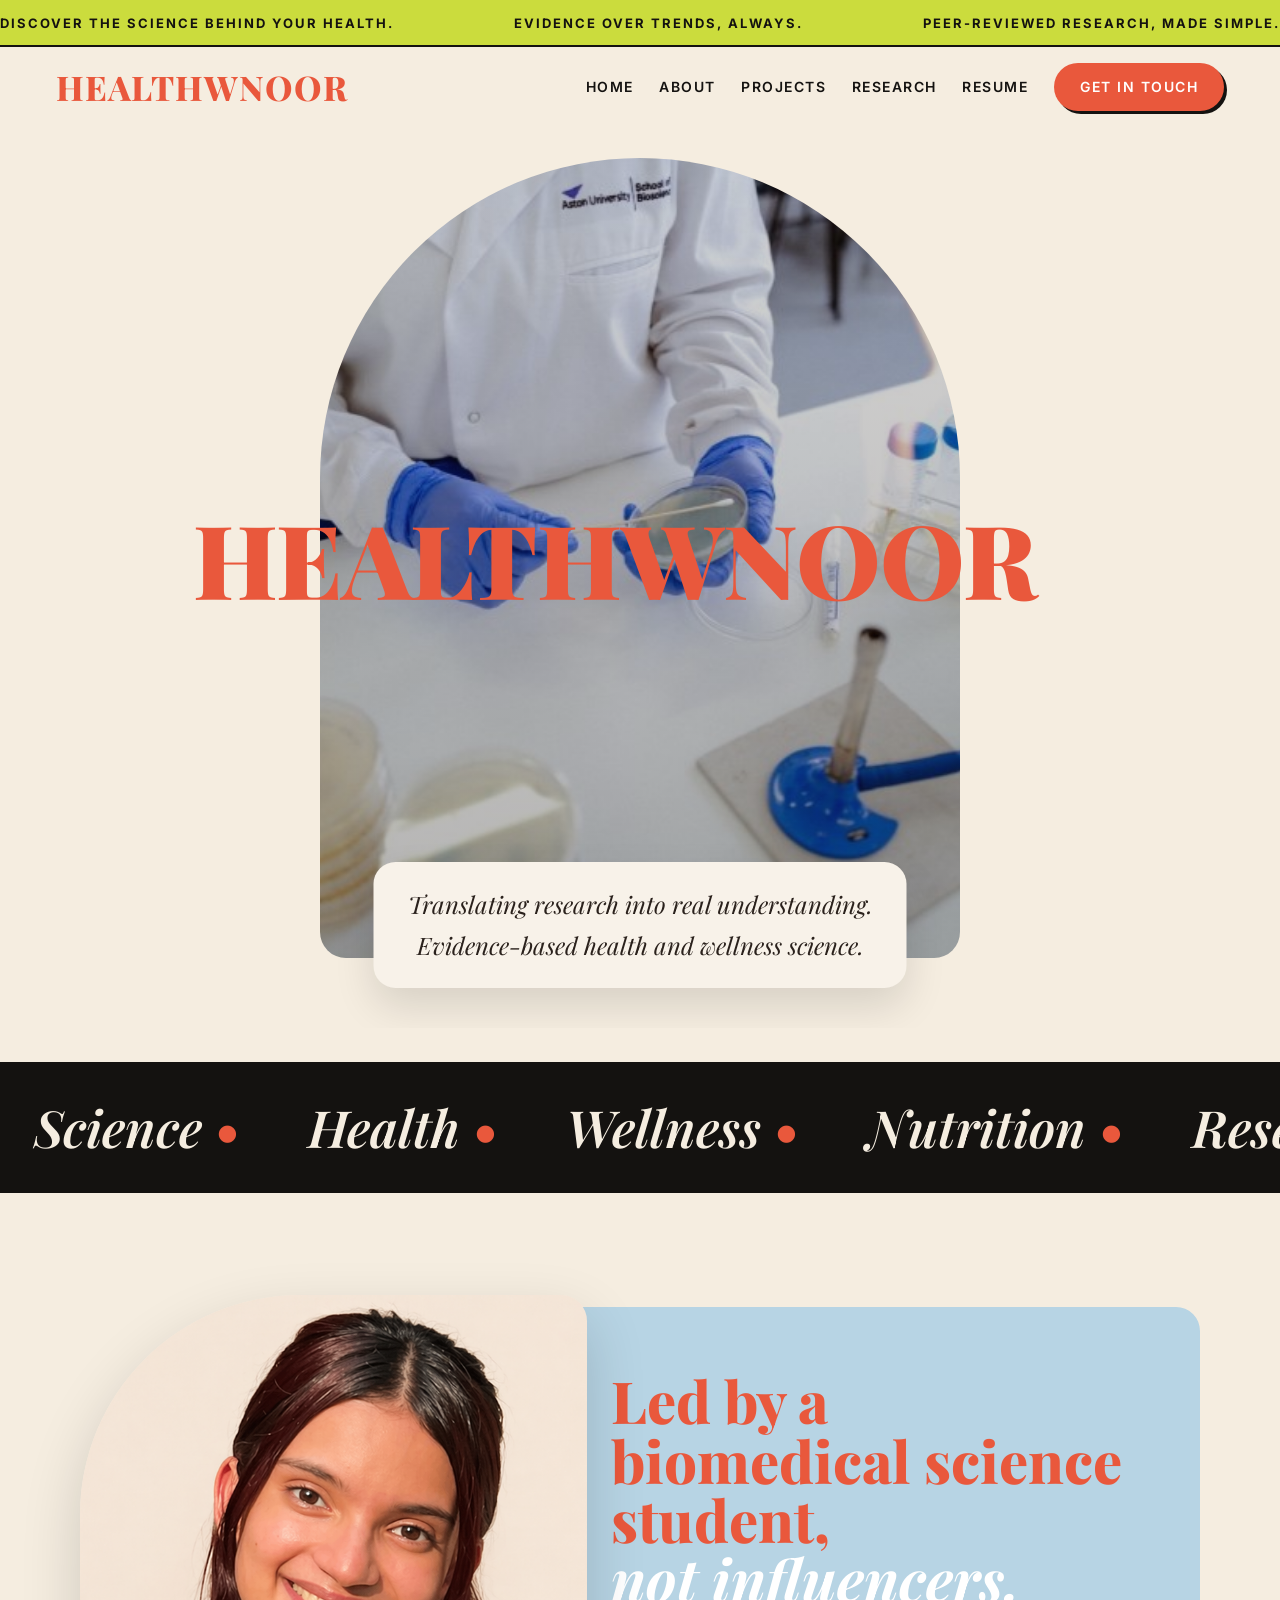
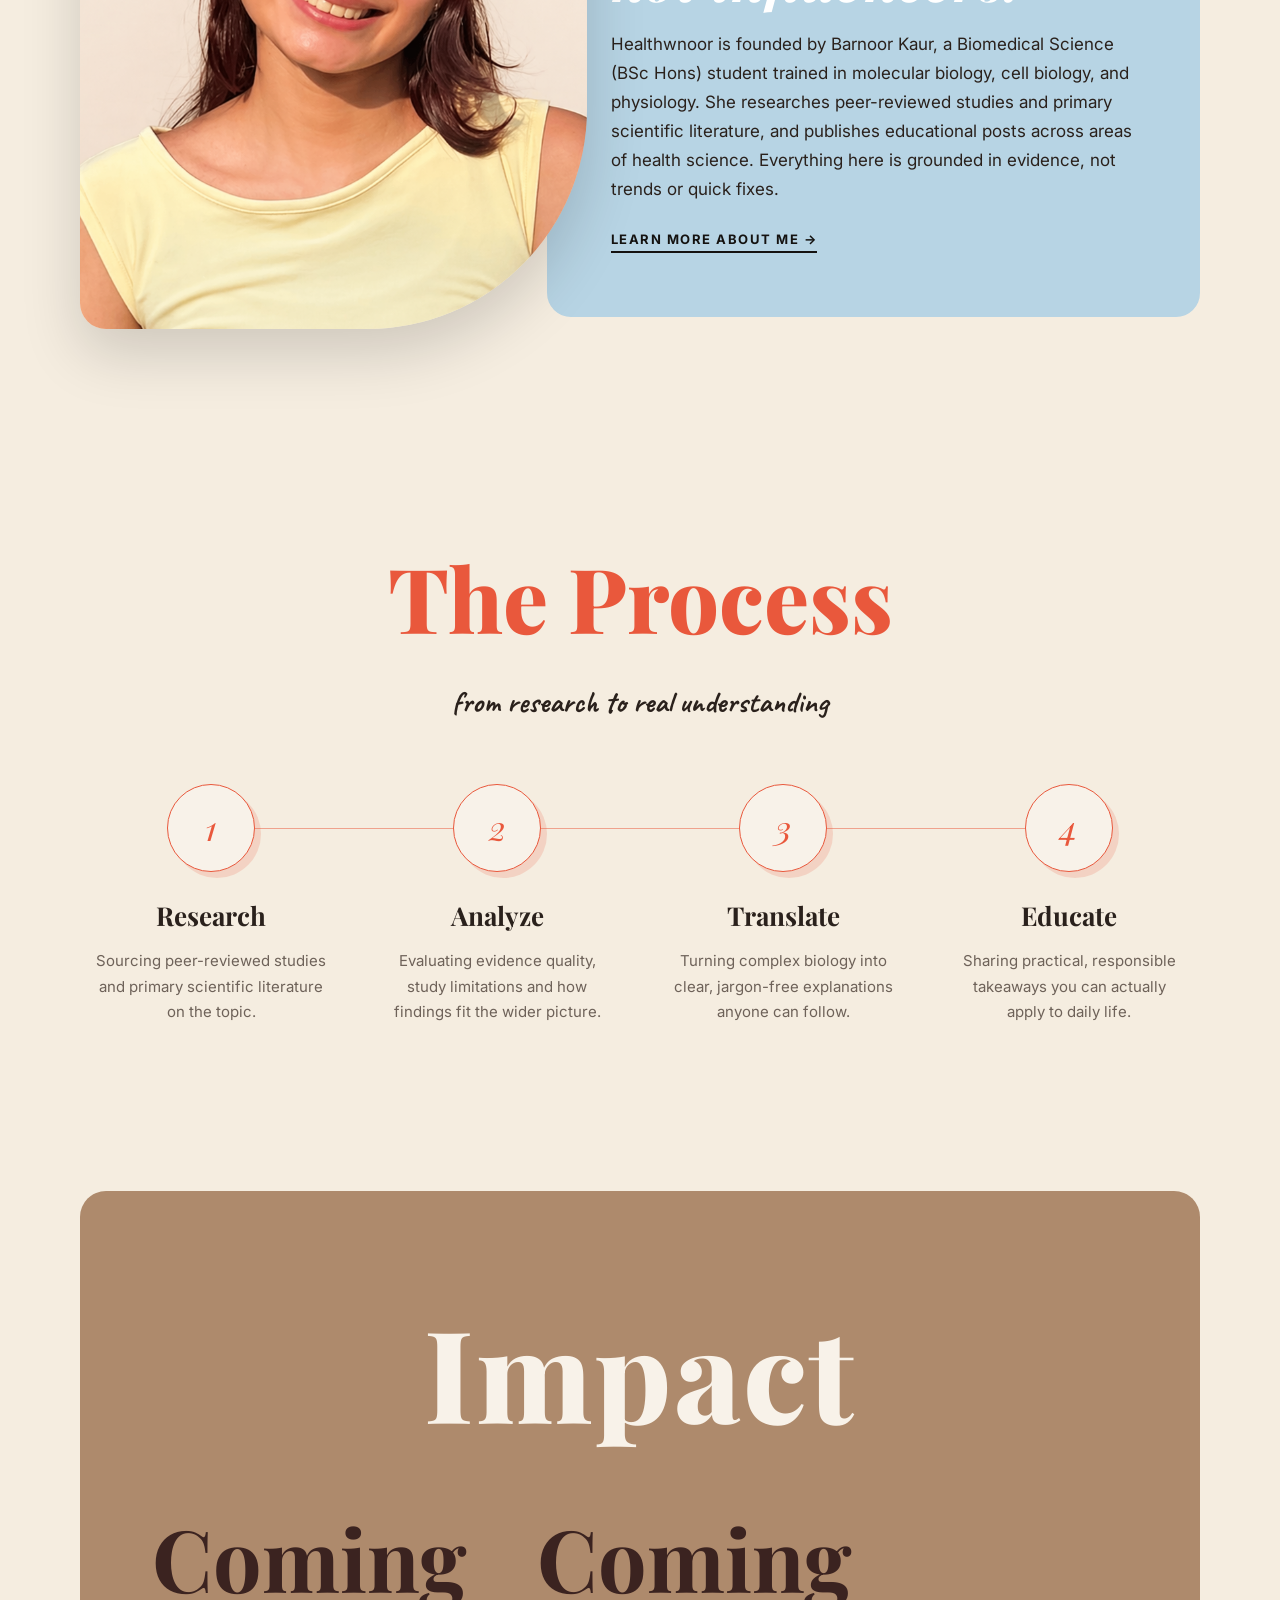
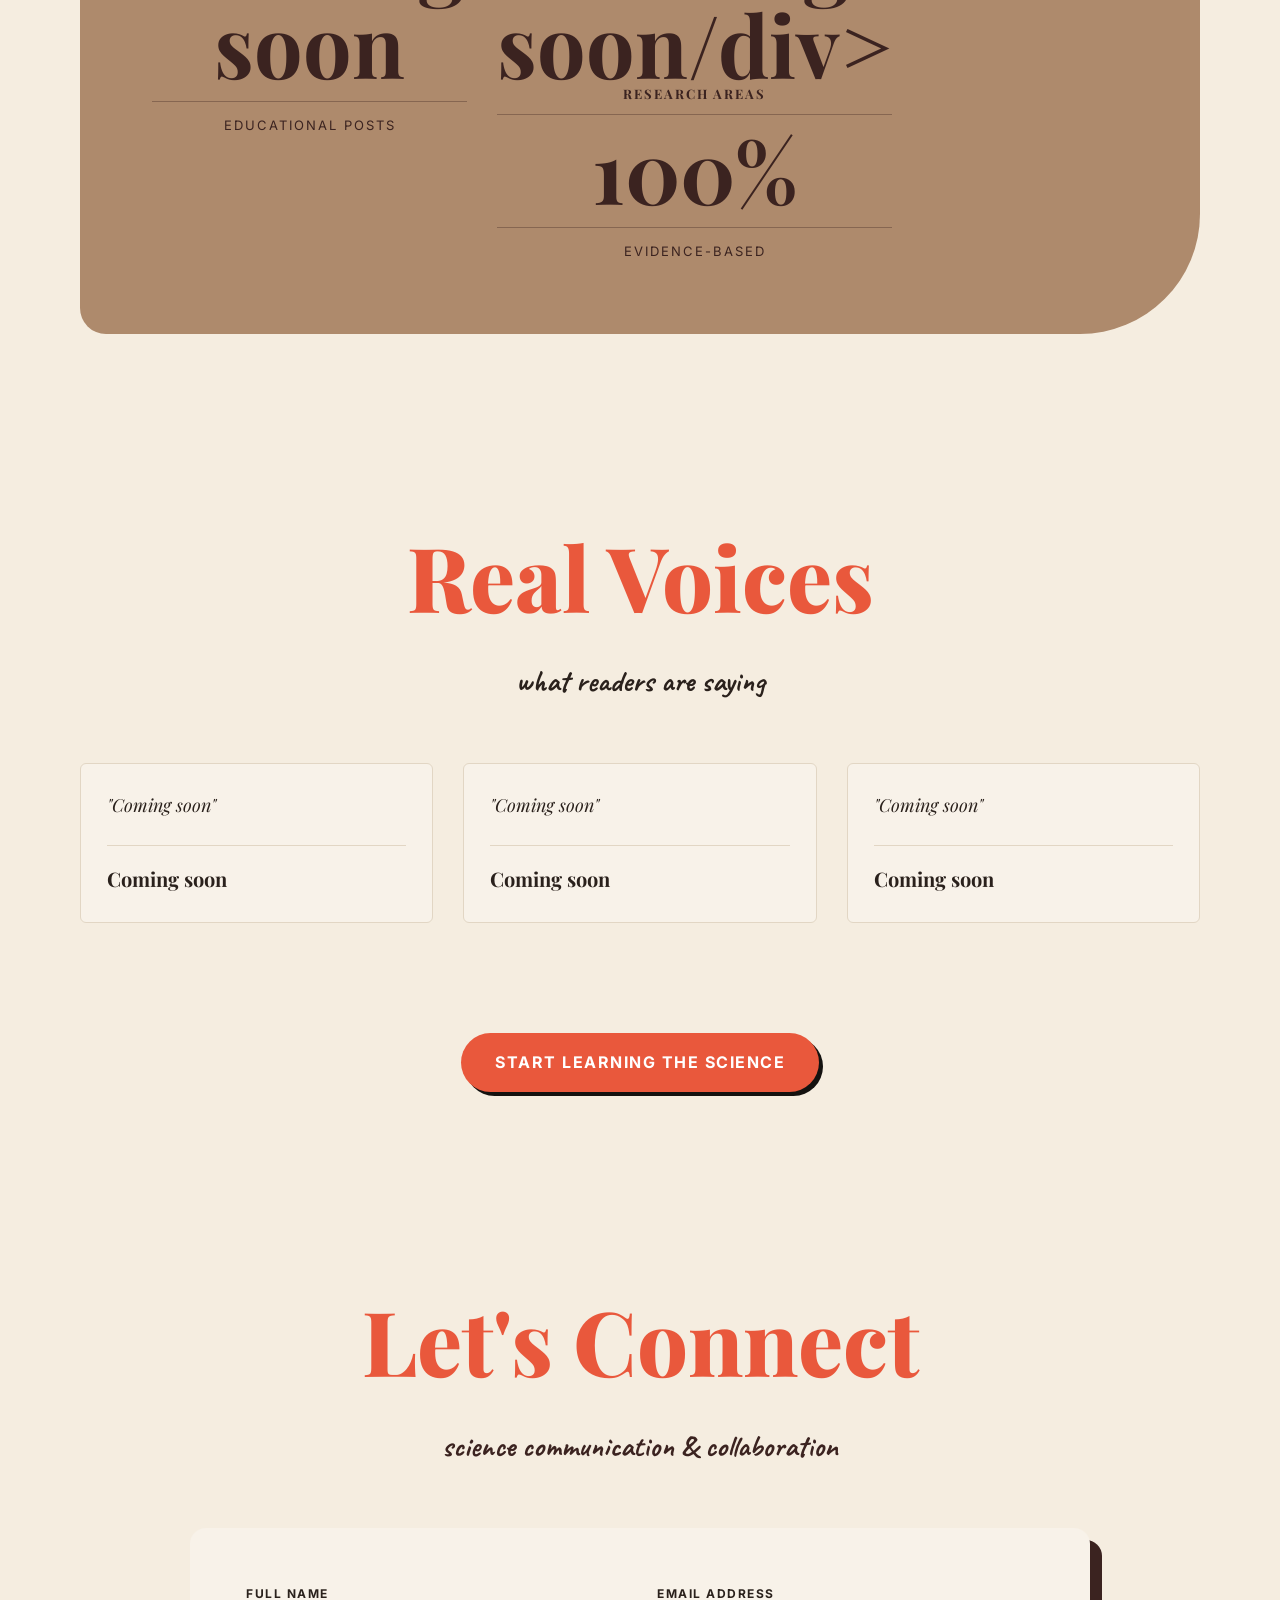
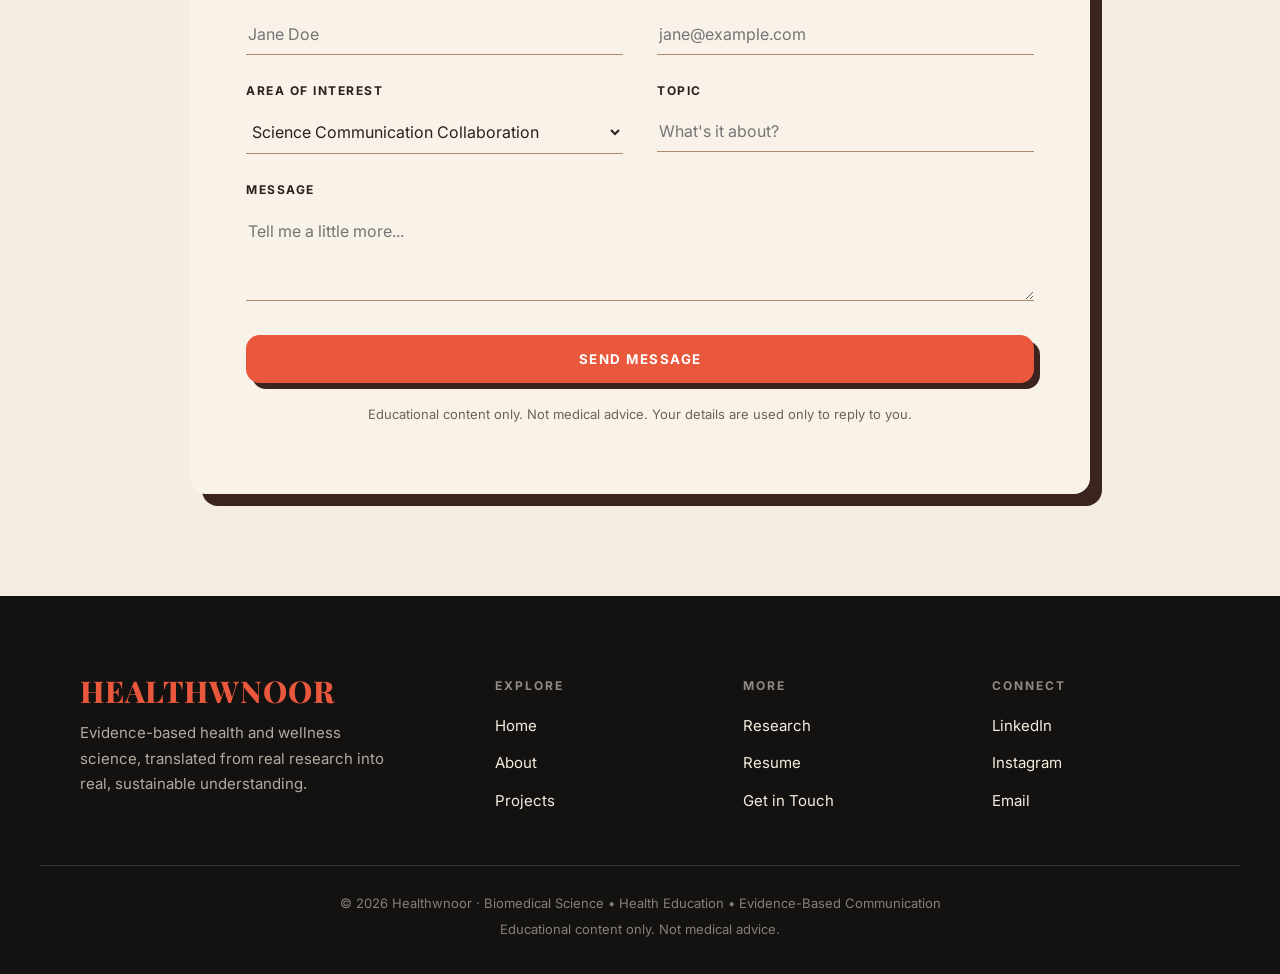
==== index.html @ b68c2703 "Update index.html" ====
<!DOCTYPE html>
<html lang="en">
<head>
<meta charset="UTF-8">
<meta name="viewport" content="width=device-width, initial-scale=1.0">
<title>Healthwnoor | The Science of Your Wellness</title>
<link rel="stylesheet" href="style.css">
<link rel="icon" type="image/png" href="images/favicon.png">
<meta name="description" content="Healthwnoor by Barnoor Kaur. Evidence-based health and nutrition science, translating peer-reviewed research on metabolism, physiology and wellness into real understanding.">
<meta name="author" content="Barnoor Kaur">
</head>
<body>

<!-- ============ ANNOUNCEMENT MARQUEE ============ -->
<div class="announcement">
  <div class="track">
    <span>Discover the science behind your health.</span>
    <span>Evidence over trends, always.</span>
    <span>Peer-reviewed research, made simple.</span>
    <span>Nutrition and metabolism, decoded.</span>
    <span>Your body, explained by biology.</span>
    <span>Real science, no fear mongering.</span>
    <span>Discover the science behind your health.</span>
    <span>Evidence over trends, always.</span>
    <span>Peer-reviewed research, made simple.</span>
    <span>Nutrition and metabolism, decoded.</span>
    <span>Your body, explained by biology.</span>
    <span>Real science, no fear mongering.</span>
  </div>
</div>

<!-- ============ HEADER / NAV ============ -->
<header>
  <div class="brand">
    <h1 class="logo">Healthwnoor</h1>
  </div>
  <nav>
    <a href="index.html">Home</a>
    <a href="about.html">About</a>
    <a href="projects.html">Projects</a>
    <a href="blog.html">Research</a>
    <a href="resume.html">Resume</a>
    <a class="nav-cta" href="#connect">Get in Touch</a>
  </nav>
</header>

<!-- ============ HERO ============ -->
<section class="hero">
  <div class="hero-stage">
    <div class="hero-arch has-photo"></div>
  
    <h2 class="hero-title">Healthwnoor</h2>
    <div class="hero-caption">
      <p>Translating research into real understanding.<br>Evidence-based health and wellness science.</p>
    </div>
  </div>
</section>

<!-- ============ MARQUEE BAND ============ -->
<div class="band">
  <div class="track">
    <span>Science <b>&bull;</b></span><span>Health <b>&bull;</b></span> <span>Wellness <b>&bull;</b></span><span>Nutrition <b>&bull;</b></span><span>Research <b>&bull;</b></span>
    <span>Science <b>&bull;</b></span><span>Health <b>&bull;</b></span> <span>Wellness <b>&bull;</b></span><span>Nutrition <b>&bull;</b></span><span>Research <b>&bull;</b></span>
    <span>Science <b>&bull;</b></span><span>Health <b>&bull;</b></span> <span>Wellness <b>&bull;</b></span><span>Nutrition <b>&bull;</b></span><span>Research <b>&bull;</b></span>
  </div>
</div>

<!-- ============ ABOUT ============ -->
<section class="about">
  <div class="wrap about-inner">
    <div class="about-photo">
      <img src="images/Barnoor Kaur.png" alt="Barnoor Kaur, Biomedical Science student">
    </div>
    <div class="about-card">
      <h2>Led by a biomedical science student,<em>not influencers.</em></h2>
      <p>
        Healthwnoor is founded by Barnoor Kaur, a Biomedical Science (BSc Hons) student
        trained in molecular biology, cell biology, and physiology. She researches peer-reviewed studies and primary scientific literature, and publishes
        educational posts across areas of health science. Everything here is grounded
        in evidence, not trends or quick fixes.
      </p>
      <a class="about-link" href="about.html">Learn more about me &rarr;</a>
    </div>
  </div>
</section>

<!-- ============ PROCESS ============ -->
<section class="process">
  <div class="wrap">
    <div class="head">
      <h2>The Process</h2>
      <span class="eyebrow">from research to real understanding</span>
    </div>
    <div class="steps">
      <div class="step">
        <div class="circle">1</div>
        <h3>Research</h3>
        <p>Sourcing peer-reviewed studies and primary scientific literature on the topic.</p>
      </div>
      <div class="step">
        <div class="circle">2</div>
        <h3>Analyze</h3>
        <p>Evaluating evidence quality, study limitations and how findings fit the wider picture.</p>
      </div>
      <div class="step">
        <div class="circle">3</div>
        <h3>Translate</h3>
        <p>Turning complex biology into clear, jargon-free explanations anyone can follow.</p>
      </div>
      <div class="step">
        <div class="circle">4</div>
        <h3>Educate</h3>
        <p>Sharing practical, responsible takeaways you can actually apply to daily life.</p>
      </div>
    </div>
  </div>
</section>

<!-- ============ IMPACT ============ -->
<section class="impact">
  <div class="wrap">
    <div class="impact-box">
      <h2>Impact</h2>
      <div class="impact-stats">
        <div>
          <div class="num">Coming soon</div>
          <div class="label">Educational Posts</div>
        </div>
        <div>
          <div class="num">Coming soon/div>
          <div class="label">Research Areas</div>
        </div>
        <div>
          <div class="num">100%</div>
          <div class="label">Evidence-Based</div>
        </div>
      </div>
    </div>
  </div>
</section>

<!-- ============ RESULTS / TESTIMONIALS (left empty for you) ============ -->
<section class="results">
  <div class="wrap">
    <div class="head">
      <h2>Real Voices</h2>
      <span class="eyebrow">what readers are saying</span>
    </div>

    <!--
      TESTIMONIALS GO HERE. Copy this template into .results-grid for each one:

      <div class="tcard">
        <blockquote>"Your testimonial quote goes here."</blockquote>
        <div class="name">Reader Name</div>
      </div>

      (Optional before/after images, add above the blockquote:)
      <div class="imgs">
        <div class="ph"><span>BEFORE</span></div>
        <div class="ph after"><span>AFTER</span></div>
      </div>
    -->
    <!-- SAMPLE testimonials below. Replace the quotes and names with real reader feedback when you have it. -->
    <div class="results-grid">
      <div class="tcard">
        <blockquote>"Coming soon"</blockquote>
        <div class="name">Coming soon</div>
      </div>
      <div class="tcard">
        <blockquote>"Coming soon"</blockquote>
        <div class="name">Coming soon</div>
      </div>
      <div class="tcard">
        <blockquote>"Coming soon"</blockquote>
        <div class="name">Coming soon</div>
      </div>
    </div>
  </div>
</section>

<!-- ============ CTA BUTTON ============ -->
<div class="cta-row">
  <a class="button" href="#connect">Start Learning the Science</a>
</div>

<!-- ============ CONNECT / CONTACT FORM ============ -->
<section class="booking" id="connect">
  <div class="wrap">
    <div class="head">
      <h2>Let's Connect</h2>
      <span class="eyebrow">science communication &amp; collaboration</span>
    </div>
    <div class="booking-card">
      <form action="https://formsubmit.co/kaurbarnoor3704@gmail.com" method="POST">
        <!-- FormSubmit settings (no account needed) -->
        <input type="hidden" name="_subject" value="New message from Healthwnoor">
        <input type="hidden" name="_captcha" value="false">
        <input type="hidden" name="_template" value="table">
        <input type="text" name="_honey" style="display:none">
        <div class="form-grid">
          <div class="field">
            <label for="name">Full Name</label>
            <input type="text" id="name" name="name" placeholder="Jane Doe">
          </div>
          <div class="field">
            <label for="email">Email Address</label>
            <input type="email" id="email" name="email" placeholder="jane@example.com">
          </div>
          <div class="field">
            <label for="interest">Area of Interest</label>
            <select id="interest" name="interest">
              <option>Science Communication Collaboration</option>
              <option>Health Education Project</option>
              <option>Research Opportunity</option>
              <option>Nutrition &amp; Wellness Initiative</option>
              <option>General Enquiry</option>
            </select>
          </div>
          <div class="field">
            <label for="topic">Topic</label>
            <input type="text" id="topic" name="topic" placeholder="What's it about?">
          </div>
          <div class="field full">
            <label for="message">Message</label>
            <textarea id="message" name="message" placeholder="Tell me a little more..."></textarea>
          </div>
        </div>
        <div style="margin-top:34px;">
          <button type="submit" class="button block">Send Message</button>
        </div>
        <p class="booking-note">Educational content only. Not medical advice. Your details are used only to reply to you.</p>
      </form>
    </div>
  </div>
</section>

<!-- ============ FOOTER ============ -->
<footer>
  <div class="footer-grid">
    <div>
      <div class="logo">Healthwnoor</div>
      <p>Evidence-based health and wellness science, translated from real research into real, sustainable understanding.</p>
    </div>
    <div>
      <h4>Explore</h4>
      <a href="index.html">Home</a>
      <a href="about.html">About</a>
      <a href="projects.html">Projects</a>
    </div>
    <div>
      <h4>More</h4>
      <a href="blog.html">Research</a>
      <a href="resume.html">Resume</a>
      <a href="#connect">Get in Touch</a>
    </div>
    <div>
      <h4>Connect</h4>
      <a href="https://www.linkedin.com/in/barnoorkaur/" target="_blank" rel="noopener">LinkedIn</a>
      <a href="https://www.instagram.com/healthwnoor" target="_blank" rel="noopener">Instagram</a>
      <a href="mailto:healthwnoor@gmail.com">Email</a>
    </div>
  </div>
  <div class="footer-bottom">
    <p>© 2026 Healthwnoor · Biomedical Science • Health Education • Evidence-Based Communication</p>
    <p>Educational content only. Not medical advice.</p>
  </div>
</footer>

</body>
</html>
---- style.css ----
/* ============================================================
   Healthwnoor: editorial science-communication site
   Palette & layout inspired by healthwana.com, adapted for
   Barnoor Kaur (Biomedical Science / evidence-based health).
   ============================================================ */

@import url('https://fonts.googleapis.com/css2?family=Playfair+Display:ital,wght@0,400;0,500;0,600;0,700;0,800;0,900;1,400;1,500;1,600;1,700&family=Inter:wght@400;500;600;700&family=Caveat:wght@600;700&display=swap');

:root{
  --cream:      #F5EDE0;
  --cream-2:    #F8F2E9;
  --cream-3:    #EFE5D6;
  --orange:     #E9583C;
  --orange-dk:  #cf4529;
  --black:      #141210;
  --ink:        #2A211C;
  --muted:      #6E6259;
  --lime:       #CBDC3D;
  --tan:        #AE8A6C;
  --tan-dk:     #3B2320;
  --blue:       #B7D4E4;
  --line:       #e2d6c4;
  --maxw:       1200px;
  --serif:      "Playfair Display", Georgia, serif;
  --sans:       "Inter", Arial, sans-serif;
  --script:     "Caveat", cursive;
}

*{ box-sizing:border-box; }
html{ scroll-behavior:smooth; }
body{
  margin:0;
  font-family:var(--sans);
  background:var(--cream);
  color:var(--ink);
  line-height:1.7;
  overflow-x:hidden;
  -webkit-font-smoothing:antialiased;
}
h1,h2,h3,h4{ font-family:var(--serif); }
img{ max-width:100%; height:auto; display:block; }
a{ color:var(--orange); }

/* ============ Announcement marquee (lime) ============ */
.announcement{
  background:var(--lime);
  color:var(--black);
  overflow:hidden;
  white-space:nowrap;
  padding:9px 0;
  border-bottom:2px solid var(--black);
}
.announcement .track{
  display:inline-flex;
  gap:60px;
  animation:marquee 28s linear infinite;
  font-weight:700;
  font-size:13px;
  letter-spacing:2px;
  text-transform:uppercase;
}
.announcement .track span{ padding-right:60px; }
@keyframes marquee{ from{ transform:translateX(0); } to{ transform:translateX(-50%); } }

/* ============ Header / nav ============ */
header{
  position:sticky;
  top:0;
  z-index:60;
  background:var(--cream);
  display:flex;
  align-items:center;
  justify-content:space-between;
  gap:24px;
  flex-wrap:wrap;
  padding:16px clamp(20px,5vw,56px);
  border-bottom:1px solid transparent;
}
.brand{ text-align:left; }
.brand h1,.logo{
  margin:0;
  font-family:var(--serif);
  font-weight:800;
  font-size:clamp(24px,3vw,34px);
  letter-spacing:1px;
  color:var(--orange);
  text-transform:uppercase;
  line-height:1;
}
.logo span{ color:var(--orange); }
.brand p{
  margin:4px 0 0;
  font-size:10px;
  letter-spacing:2.5px;
  text-transform:uppercase;
  color:var(--muted);
}
nav{ display:flex; align-items:center; gap:clamp(14px,2vw,34px); flex-wrap:wrap; }
nav a{
  text-decoration:none;
  color:var(--black);
  font-weight:600;
  font-size:14px;
  letter-spacing:1.5px;
  text-transform:uppercase;
  transition:color .2s ease;
}
nav a:hover{ color:var(--orange); }
nav a.nav-cta{
  background:var(--orange);
  color:#fff;
  padding:12px 26px;
  border-radius:50px;
  letter-spacing:1.5px;
  box-shadow:3px 3px 0 var(--black);
  transition:transform .18s ease, box-shadow .18s ease;
}
nav a.nav-cta:hover{ color:#fff; transform:translate(-1px,-1px); box-shadow:5px 5px 0 var(--black); }

/* ============ Buttons ============ */
.button{
  display:inline-block;
  background:var(--orange);
  color:#fff;
  font-family:var(--sans);
  font-weight:700;
  letter-spacing:1.5px;
  text-transform:uppercase;
  text-decoration:none;
  padding:16px 34px;
  border-radius:50px;
  border:none;
  cursor:pointer;
  box-shadow:4px 4px 0 var(--black);
  transition:transform .18s ease, box-shadow .18s ease, background .2s ease;
}
.button:hover{ transform:translate(-2px,-2px); box-shadow:6px 6px 0 var(--black); color:#fff; }
.button.ghost{ background:transparent; color:var(--black); box-shadow:none; border:2px solid var(--black); }
.button.ghost:hover{ background:var(--black); color:var(--cream); }
.button.block{ display:block; width:100%; text-align:center; border-radius:14px; box-shadow:6px 6px 0 var(--tan-dk); }

/* ============ Section scaffolding ============ */
.wrap{ max-width:var(--maxw); margin:0 auto; padding-left:clamp(20px,5vw,40px); padding-right:clamp(20px,5vw,40px); }
.eyebrow{ font-family:var(--script); font-size:30px; color:var(--ink); font-weight:700; }
.display{ font-family:var(--serif); color:var(--orange); font-weight:800; line-height:1; letter-spacing:-1px; }

/* ============ HERO ============ */
.hero{
  position:relative;
  background:var(--cream);
  padding:30px 20px 70px;
  overflow:hidden;
}
.hero-stage{
  position:relative;
  max-width:1300px;
  margin:0 auto;
  min-height:clamp(420px,60vw,720px);
  display:flex;
  align-items:center;
  justify-content:center;
}
.hero-arch{
  position:relative;
  width:clamp(300px,52vw,640px);
  aspect-ratio:4/5;
  border-radius:320px 320px 26px 26px;
  background:
    linear-gradient(180deg, rgba(0,0,0,.06), rgba(0,0,0,.16)),
    repeating-linear-gradient(115deg, #d9d9d9 0 26px, #cfcfcf 26px 52px),
    linear-gradient(160deg,#e6e6e6,#bdbdbd);
  box-shadow:inset 0 0 80px rgba(0,0,0,.12);
  filter:grayscale(1);
}
/* Lab photo behind the hero title */
.hero-arch.has-photo{
  background-image:
    linear-gradient(180deg, rgba(20,18,16,.18), rgba(20,18,16,.32)),
    url("images/lab.jpg");
  background-size:cover;
  background-position:center;
  box-shadow:none;
  filter:none;
}

.hero-title{
  position:absolute;
  left:0; right:0;
  top:50%;
  transform:translateY(-50%);
  text-align:center;
  font-family:var(--serif);
  font-weight:900;
  color:var(--orange);
  font-size:clamp(28px,8vw,118px);
  letter-spacing:-0.01em;
  line-height:.9;
  white-space:nowrap;
  max-width:96vw;
  margin-left:auto;
  margin-right:auto;
  border:none;
  padding:0;
  margin:0;
  z-index:3;
  pointer-events:none;
  text-transform:uppercase;
}
.hero-script{
  position:absolute;
  z-index:4;
  top:34%;
  left:50%;
  transform:translateX(-50%) rotate(-4deg);
  font-family:var(--script);
  font-weight:700;
  font-size:clamp(24px,3.4vw,44px);
  color:var(--black);
  white-space:nowrap;
}
.hero-caption{
  position:absolute;
  z-index:5;
  bottom:-30px;
  left:50%;
  transform:translateX(-50%);
  background:var(--cream-2);
  border-radius:22px;
  padding:22px 34px;
  text-align:center;
  box-shadow:0 18px 40px rgba(0,0,0,.12);
  max-width:min(90%,560px);
}
.hero-caption p{
  margin:0;
  font-family:var(--serif);
  font-style:italic;
  font-size:clamp(17px,2.2vw,24px);
  color:var(--ink);
}

/* ============ Marquee band (black) ============ */
.band{
  background:var(--black);
  color:var(--cream);
  overflow:hidden;
  white-space:nowrap;
  padding:22px 0;
  margin-top:34px;
}
.band .track{
  display:inline-flex;
  align-items:center;
  animation:marquee 24s linear infinite;
  font-family:var(--serif);
  font-style:italic;
  font-weight:600;
  font-size:clamp(26px,4vw,52px);
}
.band .track span{ padding:0 34px; }
.band .track b{ color:var(--orange); font-style:normal; }

/* ============ About ============ */
.about{ padding:clamp(60px,8vw,110px) 0; }
.about-inner{
  display:grid;
  grid-template-columns:0.95fr 1.15fr;
  align-items:center;
  gap:0;
}
.about-photo{
  aspect-ratio:4/5;
  border-radius:220px 26px 220px 26px;
  overflow:hidden;
  box-shadow:0 24px 60px rgba(0,0,0,.16);
  z-index:2;
}
.about-photo img{ width:100%; height:100%; object-fit:cover; }
.about-card{
  background:var(--blue);
  padding:clamp(34px,5vw,64px);
  border-radius:24px;
  margin-left:-40px;
}
.about-card h2{
  font-size:clamp(34px,5vw,58px);
  line-height:1.02;
  margin:0 0 22px;
  color:var(--orange);
  font-weight:800;
}
.about-card h2 em{ display:block; color:#fff; font-style:italic; font-weight:700; }
.about-card p{ color:var(--ink); font-size:17px; margin:0 0 22px; }
.about-link{
  font-family:var(--sans);
  font-weight:700;
  letter-spacing:1.5px;
  text-transform:uppercase;
  font-size:13px;
  color:var(--black);
  text-decoration:none;
  border-bottom:2px solid var(--black);
  padding-bottom:4px;
}
.about-link:hover{ color:var(--orange); border-color:var(--orange); }

/* ============ Section head (centered) ============ */
.head{ text-align:center; margin-bottom:56px; }
.head h2{ font-size:clamp(44px,7vw,92px); margin:0; color:var(--orange); font-weight:800; }
.head .eyebrow{ display:block; margin-top:4px; }

/* ============ Process ============ */
.process{ padding:clamp(50px,7vw,90px) 0; }
.steps{
  display:grid;
  grid-template-columns:repeat(4,1fr);
  gap:24px;
  position:relative;
}
.steps::before{
  content:"";
  position:absolute;
  top:44px;
  left:12%;
  right:12%;
  height:1px;
  background:var(--orange);
  opacity:.5;
}
.step{ text-align:center; position:relative; }
.step .circle{
  width:88px; height:88px;
  border-radius:50%;
  background:var(--cream-2);
  border:1.5px solid var(--orange);
  box-shadow:6px 6px 0 rgba(233,88,60,.18);
  display:flex; align-items:center; justify-content:center;
  margin:0 auto 22px;
  font-family:var(--serif);
  font-style:italic;
  font-size:34px;
  color:var(--orange);
  position:relative;
  z-index:2;
}
.step h3{ font-size:26px; margin:0 0 10px; color:var(--ink); }
.step p{ color:var(--muted); margin:0; font-size:15px; max-width:230px; margin-inline:auto; }

/* ============ Impact ============ */
.impact{ padding:clamp(40px,6vw,80px) 0; }
.impact-box{
  background:var(--tan);
  color:var(--cream-2);
  border-radius:26px;
  border-bottom-right-radius:120px;
  padding:clamp(40px,6vw,72px);
  text-align:center;
}
.impact-box h2{ font-size:clamp(56px,10vw,140px); margin:0 0 34px; color:var(--cream-2); font-weight:800; letter-spacing:2px; }
.impact-stats{ display:grid; grid-template-columns:repeat(3,1fr); gap:30px; }
.impact-stats .num{
  font-family:var(--serif);
  font-size:clamp(44px,7vw,86px);
  font-weight:700;
  color:var(--tan-dk);
  line-height:1;
  padding-bottom:14px;
  border-bottom:1px solid rgba(59,35,32,.35);
  margin-bottom:12px;
}
.impact-stats .label{ font-size:13px; letter-spacing:2px; text-transform:uppercase; color:var(--tan-dk); }

/* ============ Results / testimonials ============ */
.results{ padding:clamp(50px,7vw,90px) 0; }
.results-grid{ display:grid; grid-template-columns:repeat(3,1fr); gap:30px; }
.tcard{
  border:1px solid var(--line);
  background:var(--cream-2);
  border-radius:6px;
  padding:26px;
}
.tcard .imgs{ display:grid; grid-template-columns:1fr 1fr; gap:12px; margin-bottom:22px; }
.tcard .imgs .ph{
  aspect-ratio:3/4;
  background:repeating-linear-gradient(45deg,#e7ddce 0 10px,#e1d6c4 10px 20px);
  border-radius:4px;
  position:relative;
  display:flex; align-items:flex-end;
}
.tcard .imgs .ph span{
  font-size:11px; font-weight:700; letter-spacing:1px;
  color:#fff; background:var(--black); padding:4px 10px; margin:8px;
}
.tcard .imgs .ph.after span{ background:var(--orange); }
.tcard blockquote{
  margin:0 0 24px;
  font-family:var(--serif);
  font-style:italic;
  font-size:18px;
  color:var(--ink);
}
.tcard .name{
  border-top:1px solid var(--line);
  padding-top:16px;
  font-family:var(--serif);
  font-weight:700;
  font-size:20px;
  color:var(--ink);
}
.tcard.empty{
  border:2px dashed var(--tan);
  background:transparent;
  display:flex; align-items:center; justify-content:center;
  text-align:center;
  min-height:320px;
  color:var(--muted);
  font-family:var(--script);
  font-size:26px;
}

/* ============ Centered CTA button row ============ */
.cta-row{ text-align:center; padding:20px 0 clamp(30px,6vw,70px); }

/* ============ Booking / contact form (tan) ============ */
.booking{ background:var(--tan); color:var(--cream-2); padding:clamp(60px,8vw,110px) 0; }
.booking .head h2{ color:var(--orange); }
.booking .head .eyebrow{ color:var(--tan-dk); }
.booking-card{
  background:var(--cream-2);
  border-radius:16px;
  padding:clamp(30px,5vw,56px);
  max-width:900px;
  margin:0 auto;
  box-shadow:12px 12px 0 var(--tan-dk);
}
.form-grid{ display:grid; grid-template-columns:1fr 1fr; gap:26px 34px; }
.field{ display:flex; flex-direction:column; }
.field.full{ grid-column:1 / -1; }
.field label{
  font-size:12px; font-weight:700; letter-spacing:1.5px; text-transform:uppercase;
  color:var(--ink); margin-bottom:10px;
}
.field input,.field select,.field textarea{
  font-family:var(--sans);
  font-size:16px;
  color:var(--ink);
  background:transparent;
  border:none;
  border-bottom:1px solid var(--tan);
  padding:10px 2px;
  outline:none;
}
.field textarea{ resize:vertical; min-height:90px; }
.field input:focus,.field select:focus,.field textarea:focus{ border-color:var(--orange); }
.booking-note{ text-align:center; color:var(--muted); font-size:13px; margin-top:20px; }

/* ============ Footer ============ */
footer{
  background:var(--black);
  color:var(--cream);
  padding:clamp(50px,7vw,80px) 0 30px;
  margin-top:0;
}
.footer-grid{
  max-width:var(--maxw);
  margin:0 auto 40px;
  padding:0 clamp(20px,5vw,40px);
  display:grid;
  grid-template-columns:1.8fr 1fr 1fr 1fr;
  gap:40px;
}
.footer-grid .logo{ color:var(--orange); font-size:30px; }
.footer-grid p{ color:rgba(245,237,224,.7); font-size:15px; max-width:320px; margin:14px 0 0; }
.footer-grid h4{ color:rgba(245,237,224,.55); font-size:12px; letter-spacing:2px; text-transform:uppercase; font-family:var(--sans); margin:0 0 16px; }
.footer-grid a{ display:block; color:var(--cream); text-decoration:none; margin-bottom:12px; font-size:15px; }
.footer-grid a:hover{ color:var(--orange); }
.footer-bottom{
  max-width:var(--maxw); margin:0 auto; padding:22px clamp(20px,5vw,40px) 0;
  border-top:1px solid rgba(245,237,224,.15);
  text-align:center;
}
.footer-bottom p{ color:rgba(245,237,224,.5); font-size:13px; margin:4px 0; }

/* ============================================================
   Generic styles for inner pages (about/resume/blog/etc.)
   ============================================================ */
section{
  max-width:var(--maxw);
  margin:40px auto;
  padding:48px clamp(24px,5vw,52px);
  background:var(--cream-2);
  border-radius:22px;
  box-shadow:0 10px 30px rgba(0,0,0,.06);
}
section.hero,section.band,section.about,section.process,section.impact,
section.results,section.booking{ max-width:none; margin:0; border-radius:0; box-shadow:none; background:transparent; padding-left:0; padding-right:0; }
section h2{
  font-size:clamp(28px,3.4vw,40px);
  color:var(--orange);
  margin:0 0 22px;
  border-left:6px solid var(--tan);
  padding-left:16px;
}
/* homepage sections use their own centered/large headings, no left bar */
.hero h2,.about h2,.process h2,.impact h2,.results h2,.booking h2,.head h2{
  border-left:none;
  padding-left:0;
}

/* ============ Inner-page hero header ============ */
.page-hero{
  text-align:center;
  padding:clamp(50px,7vw,90px) 20px clamp(10px,2vw,20px);
  background:var(--cream);
}
.page-hero h1{
  font-size:clamp(42px,7vw,86px);
  color:var(--orange);
  margin:0;
  font-weight:800;
  letter-spacing:-1px;
}
.page-hero .eyebrow{ display:block; margin-top:6px; }
section h3{ color:var(--ink); font-size:21px; }
ul{ padding-left:22px; }
li{ margin-bottom:10px; }
.card-grid{ display:grid; grid-template-columns:repeat(auto-fit,minmax(250px,1fr)); gap:24px; }
.card{
  background:var(--cream);
  padding:30px;
  border-radius:16px;
  border:1px solid var(--line);
  transition:transform .25s ease, box-shadow .25s ease;
}
.card:hover{ transform:translateY(-5px); box-shadow:0 14px 30px rgba(0,0,0,.1); }
.card h3{ color:var(--orange); margin-top:0; }
article{
  background:var(--cream);
  padding:28px 30px;
  border-radius:16px;
  margin:22px 0;
  border:1px solid var(--line);
}
article h3{ margin-top:0; color:var(--ink); }
article a{ font-weight:700; text-decoration:none; }
.tag{
  display:inline-block; font-size:12px; font-weight:700; letter-spacing:1px;
  color:#fff; background:var(--orange); padding:4px 12px; border-radius:50px; margin-bottom:10px;
}
.resume-header{ text-align:center; }
.resume-header h2{ border:none; padding:0; display:inline-block; }
.metrics{ display:flex; gap:24px; flex-wrap:wrap; }
.metrics div{ background:var(--cream); padding:24px; border-radius:16px; flex:1; min-width:220px; border:1px solid var(--line); }
.btn-row{ display:flex; gap:16px; flex-wrap:wrap; margin-top:26px; }

/* ============================================================
   Responsive
   ============================================================ */
@media(max-width:900px){
  .about-inner{ grid-template-columns:1fr; }
  .about-card{ margin-left:0; margin-top:-30px; }
  .steps{ grid-template-columns:1fr 1fr; }
  .steps::before{ display:none; }
  .impact-stats{ grid-template-columns:1fr; gap:34px; }
  .results-grid{ grid-template-columns:1fr; }
  .form-grid{ grid-template-columns:1fr; }
  .footer-grid{ grid-template-columns:1fr 1fr; }
}
@media(max-width:640px){
  header{ justify-content:center; text-align:center; }
  .brand{ text-align:center; }
  nav{ justify-content:center; gap:12px; }
  nav a{ font-size:12px; }
  .steps{ grid-template-columns:1fr; }
  .footer-grid{ grid-template-columns:1fr; }
  .hero-caption{ position:static; transform:none; margin:26px auto 0; }
  .hero-stage{ min-height:auto; }
}
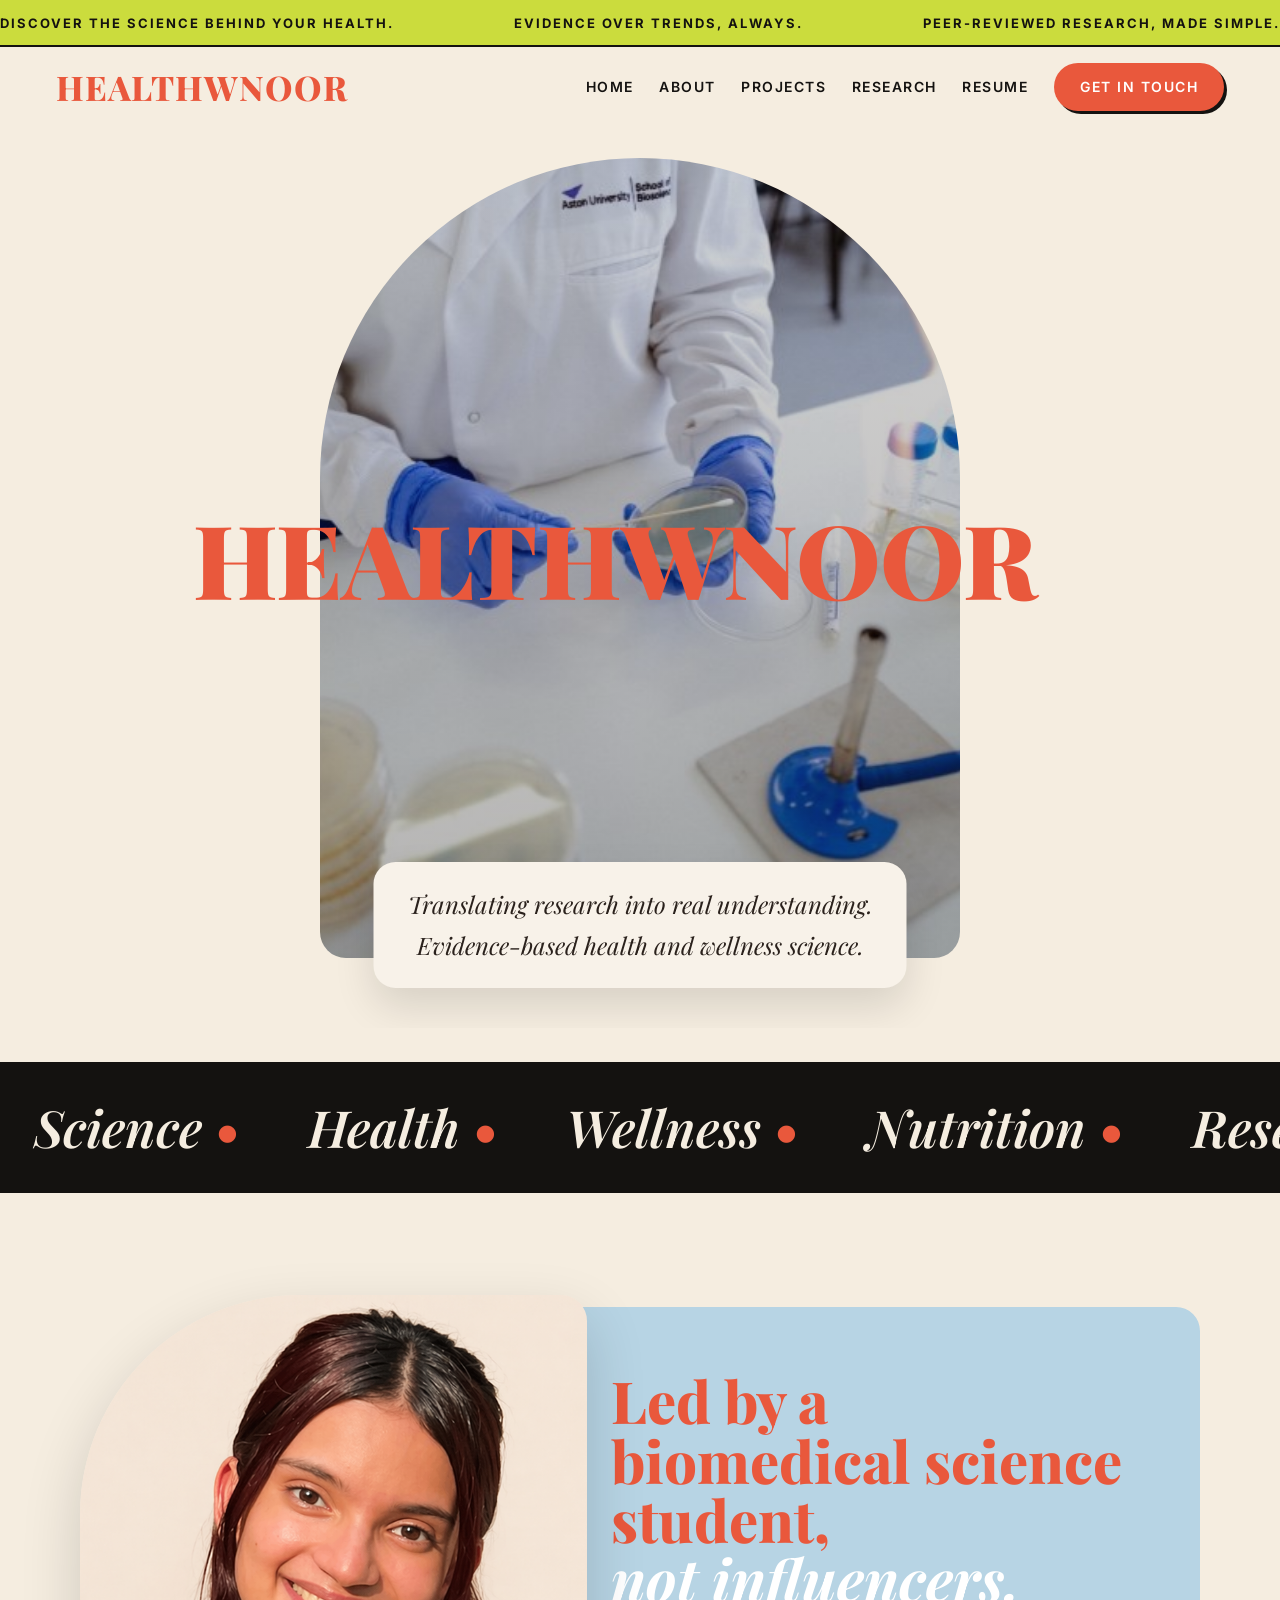
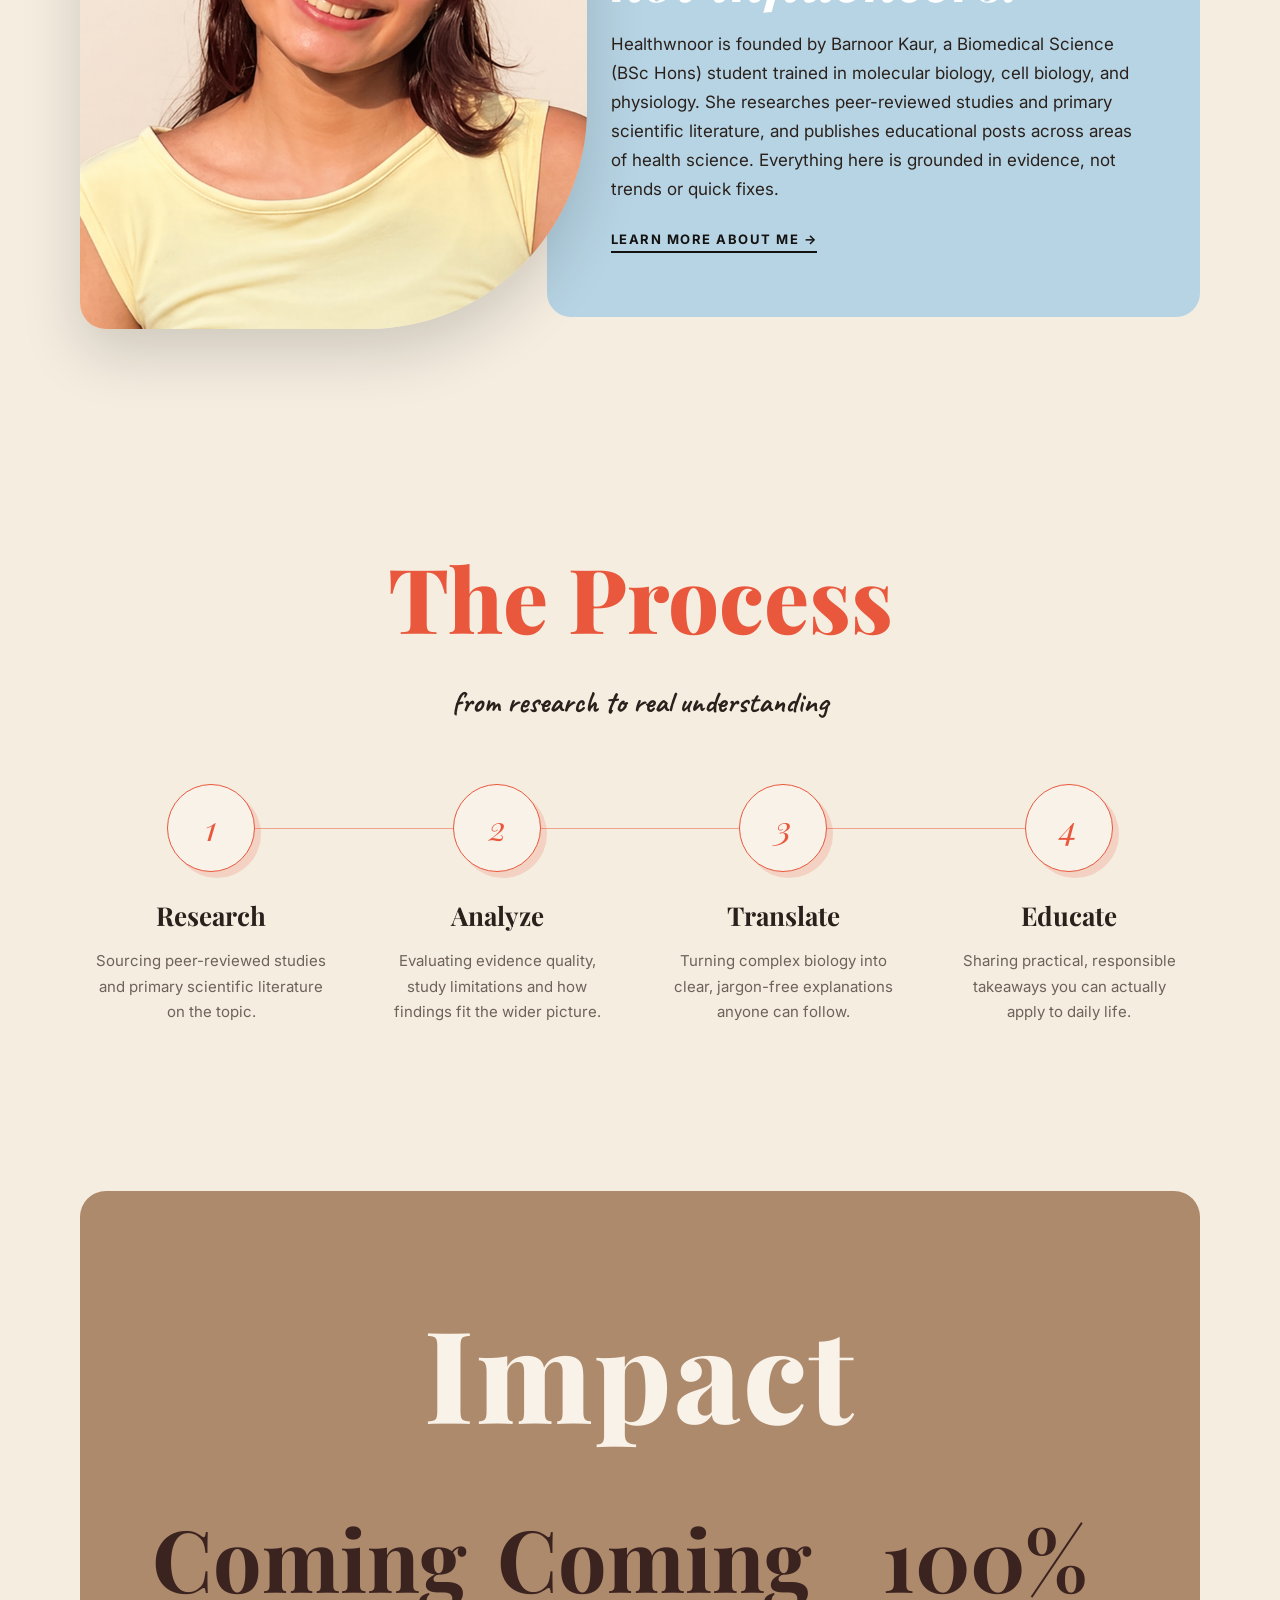
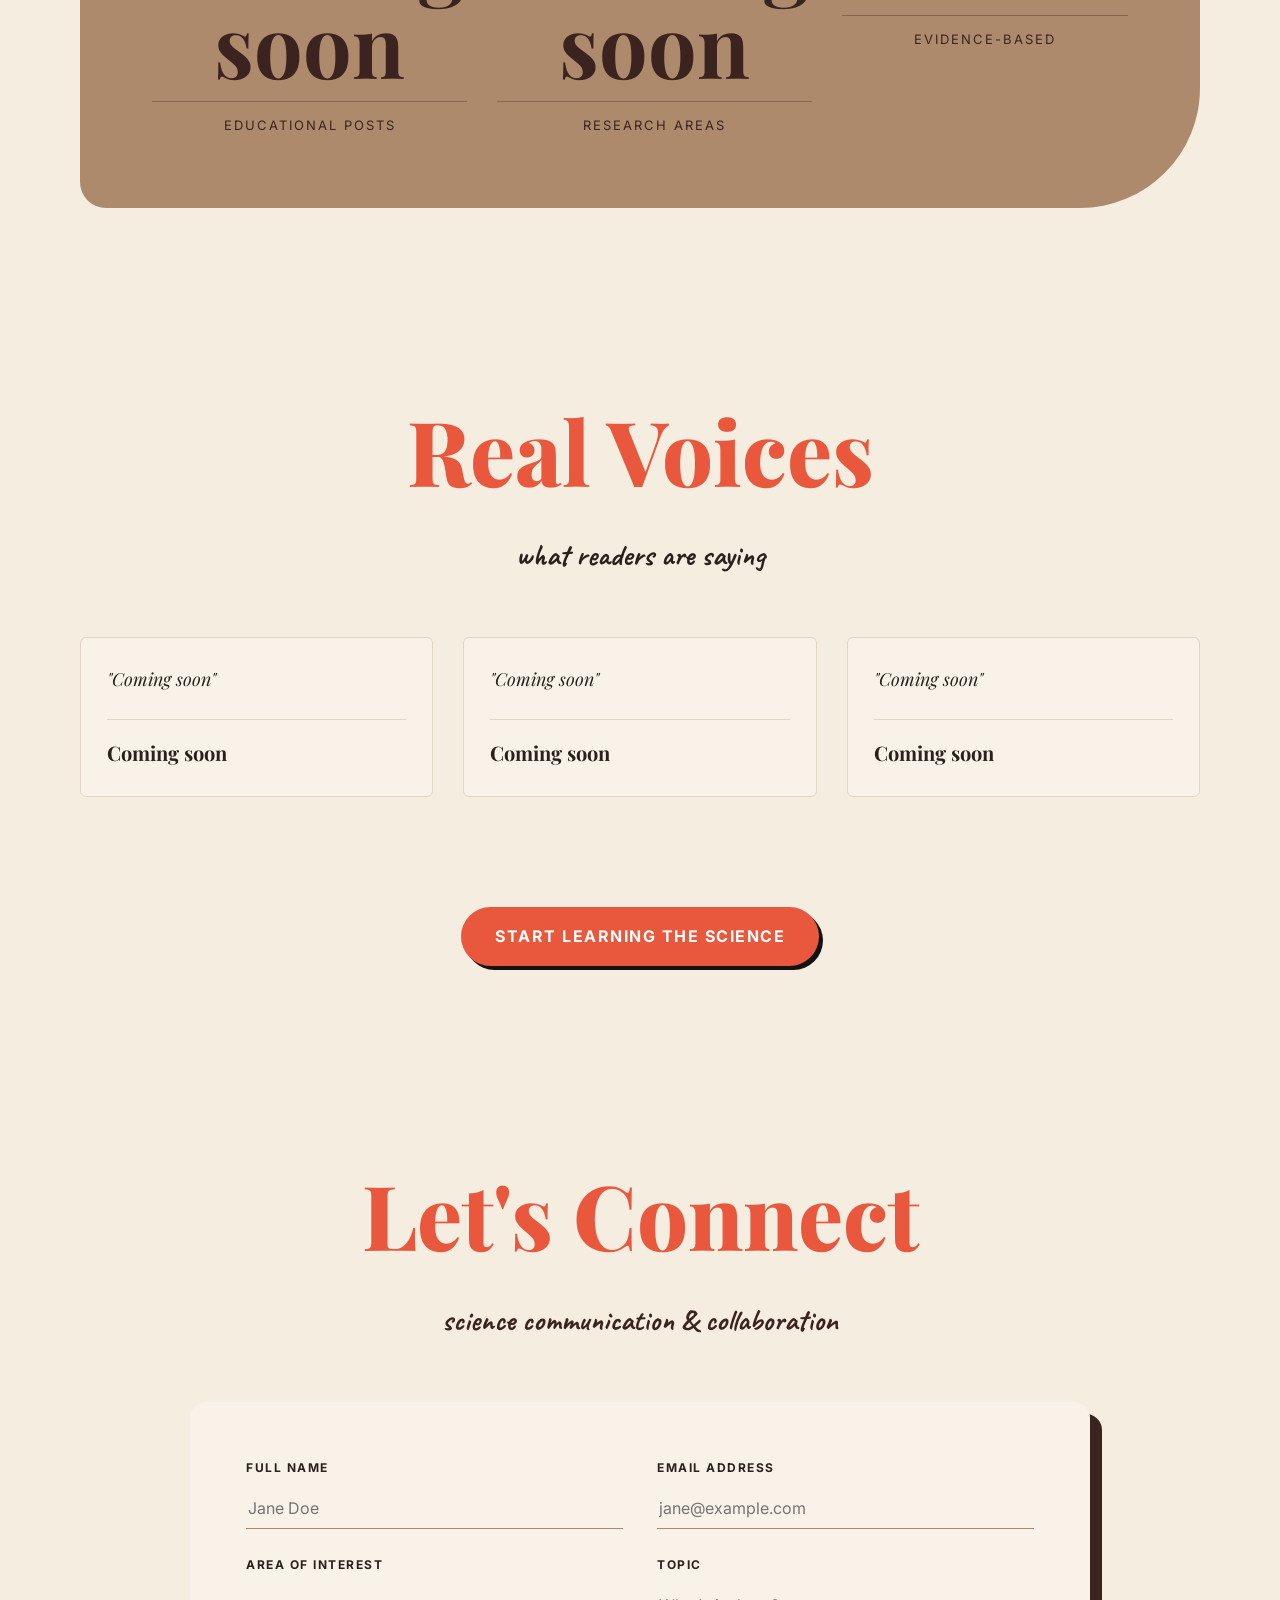
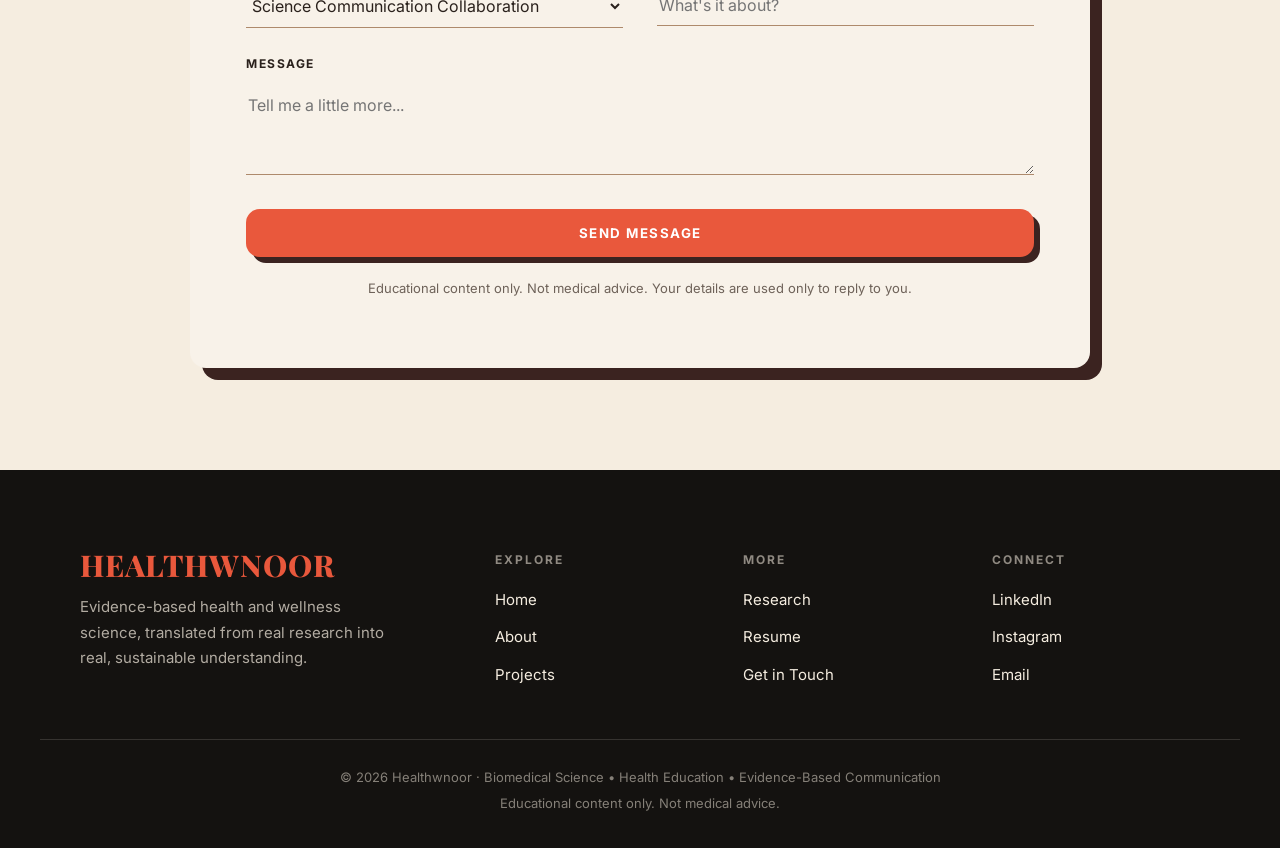
==== commit 02db0cce: "Update index.html" ====
--- a/index.html
+++ b/index.html
@@ -127,7 +127,7 @@
           <div class="label">Educational Posts</div>
         </div>
         <div>
-          <div class="num">Coming soon/div>
+          <div class="num">Coming soon</div>
           <div class="label">Research Areas</div>
         </div>
         <div>
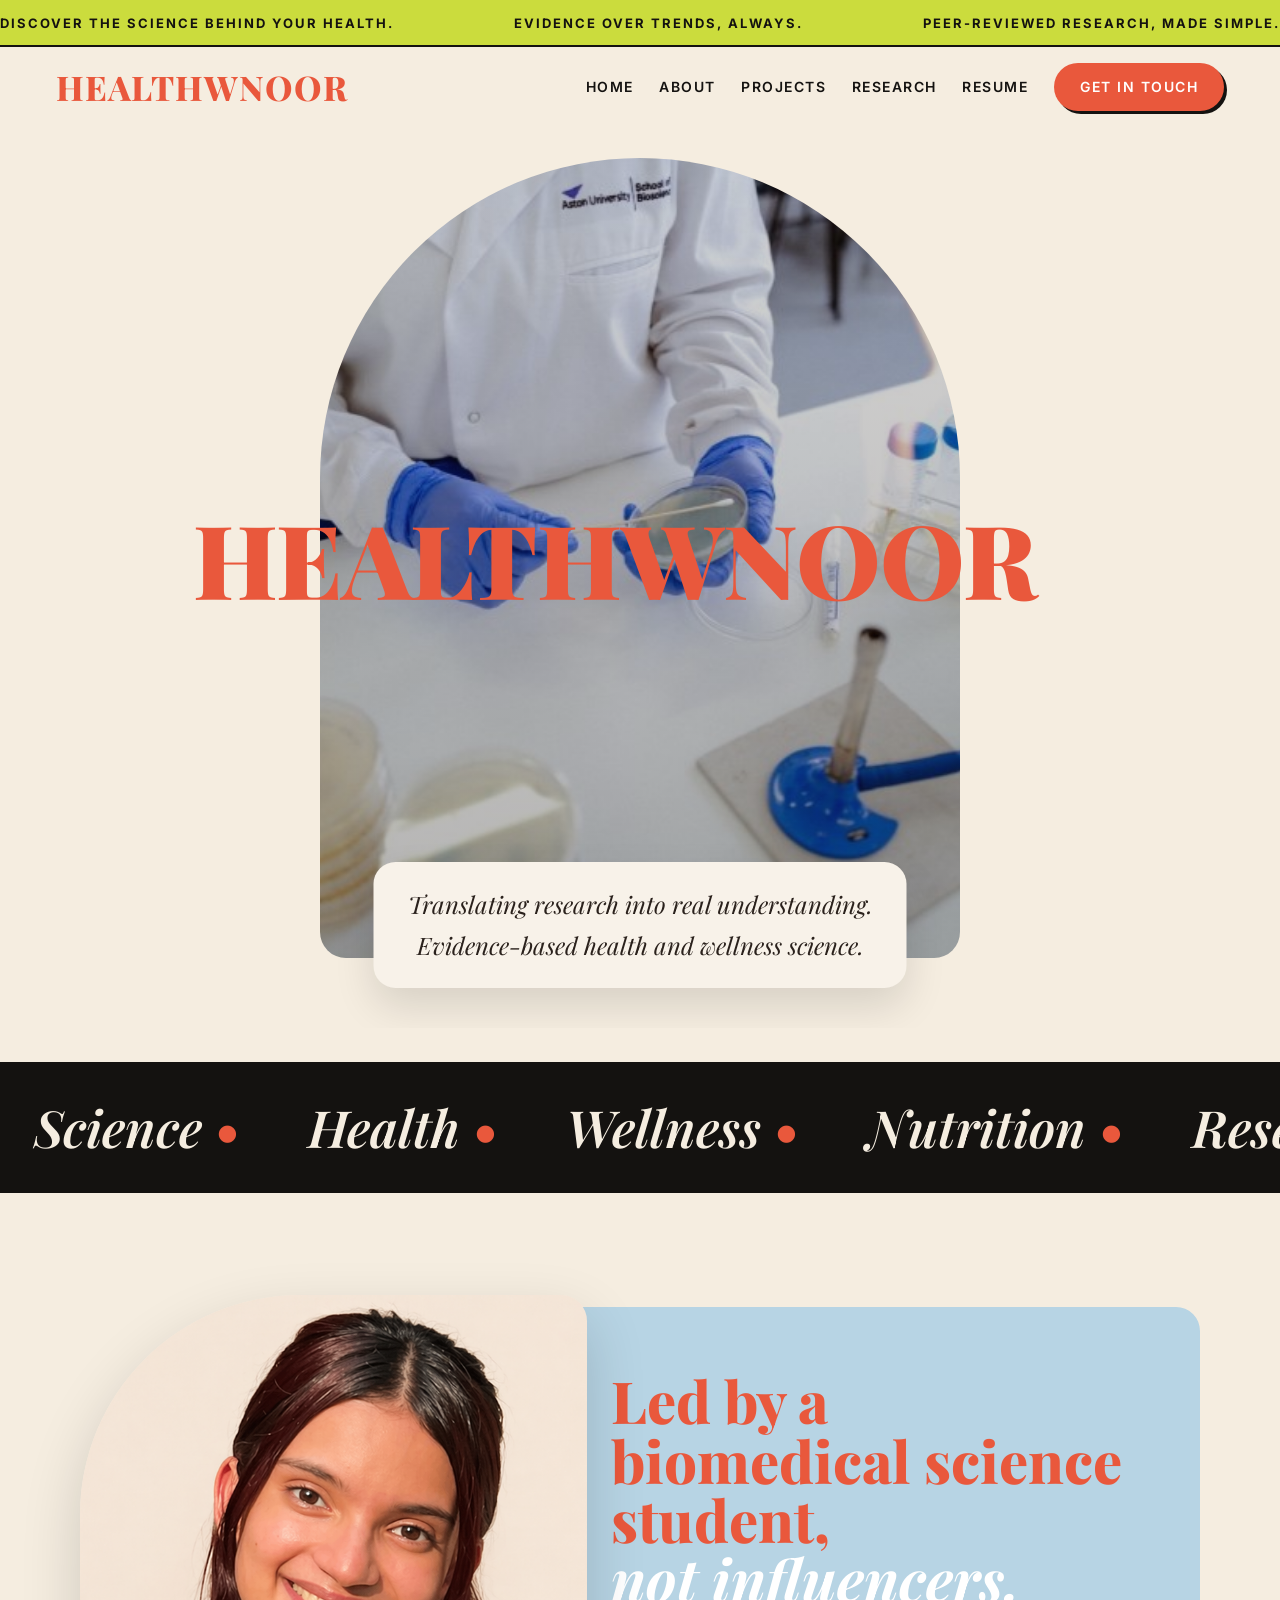
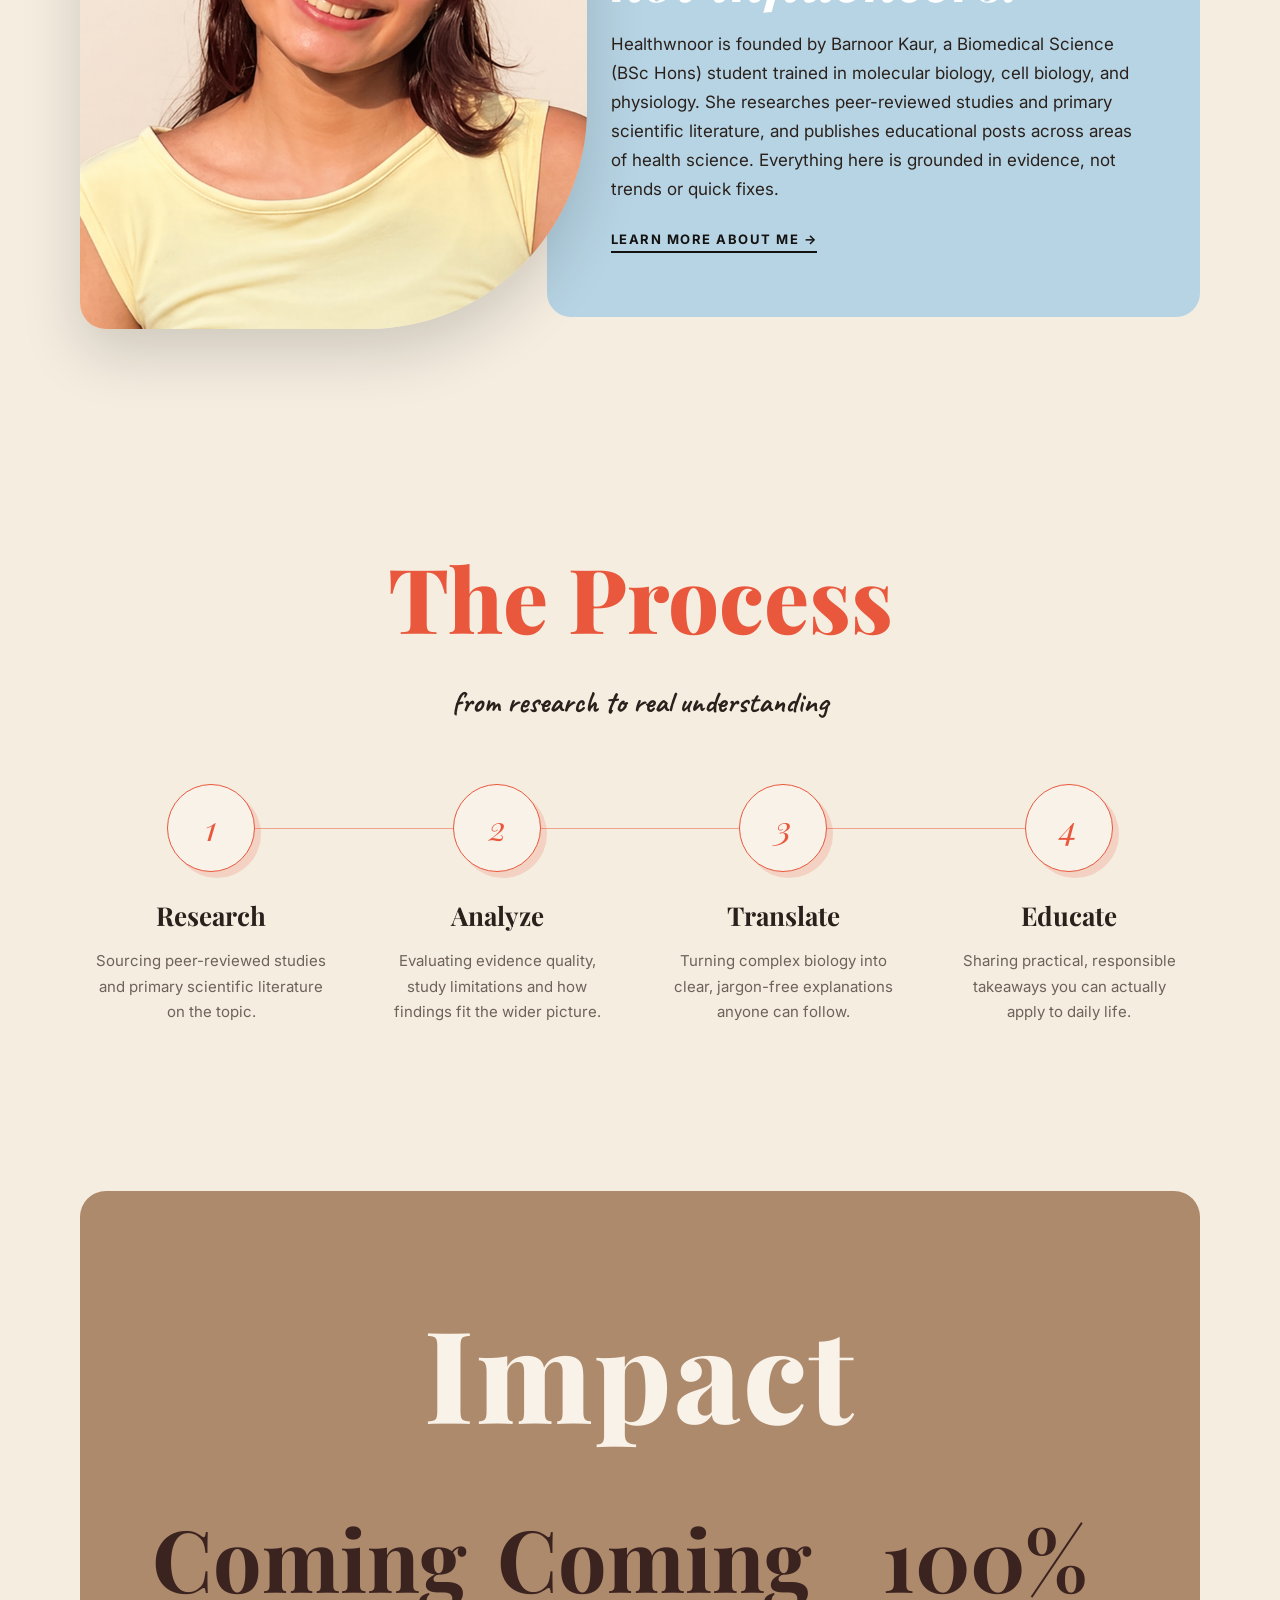
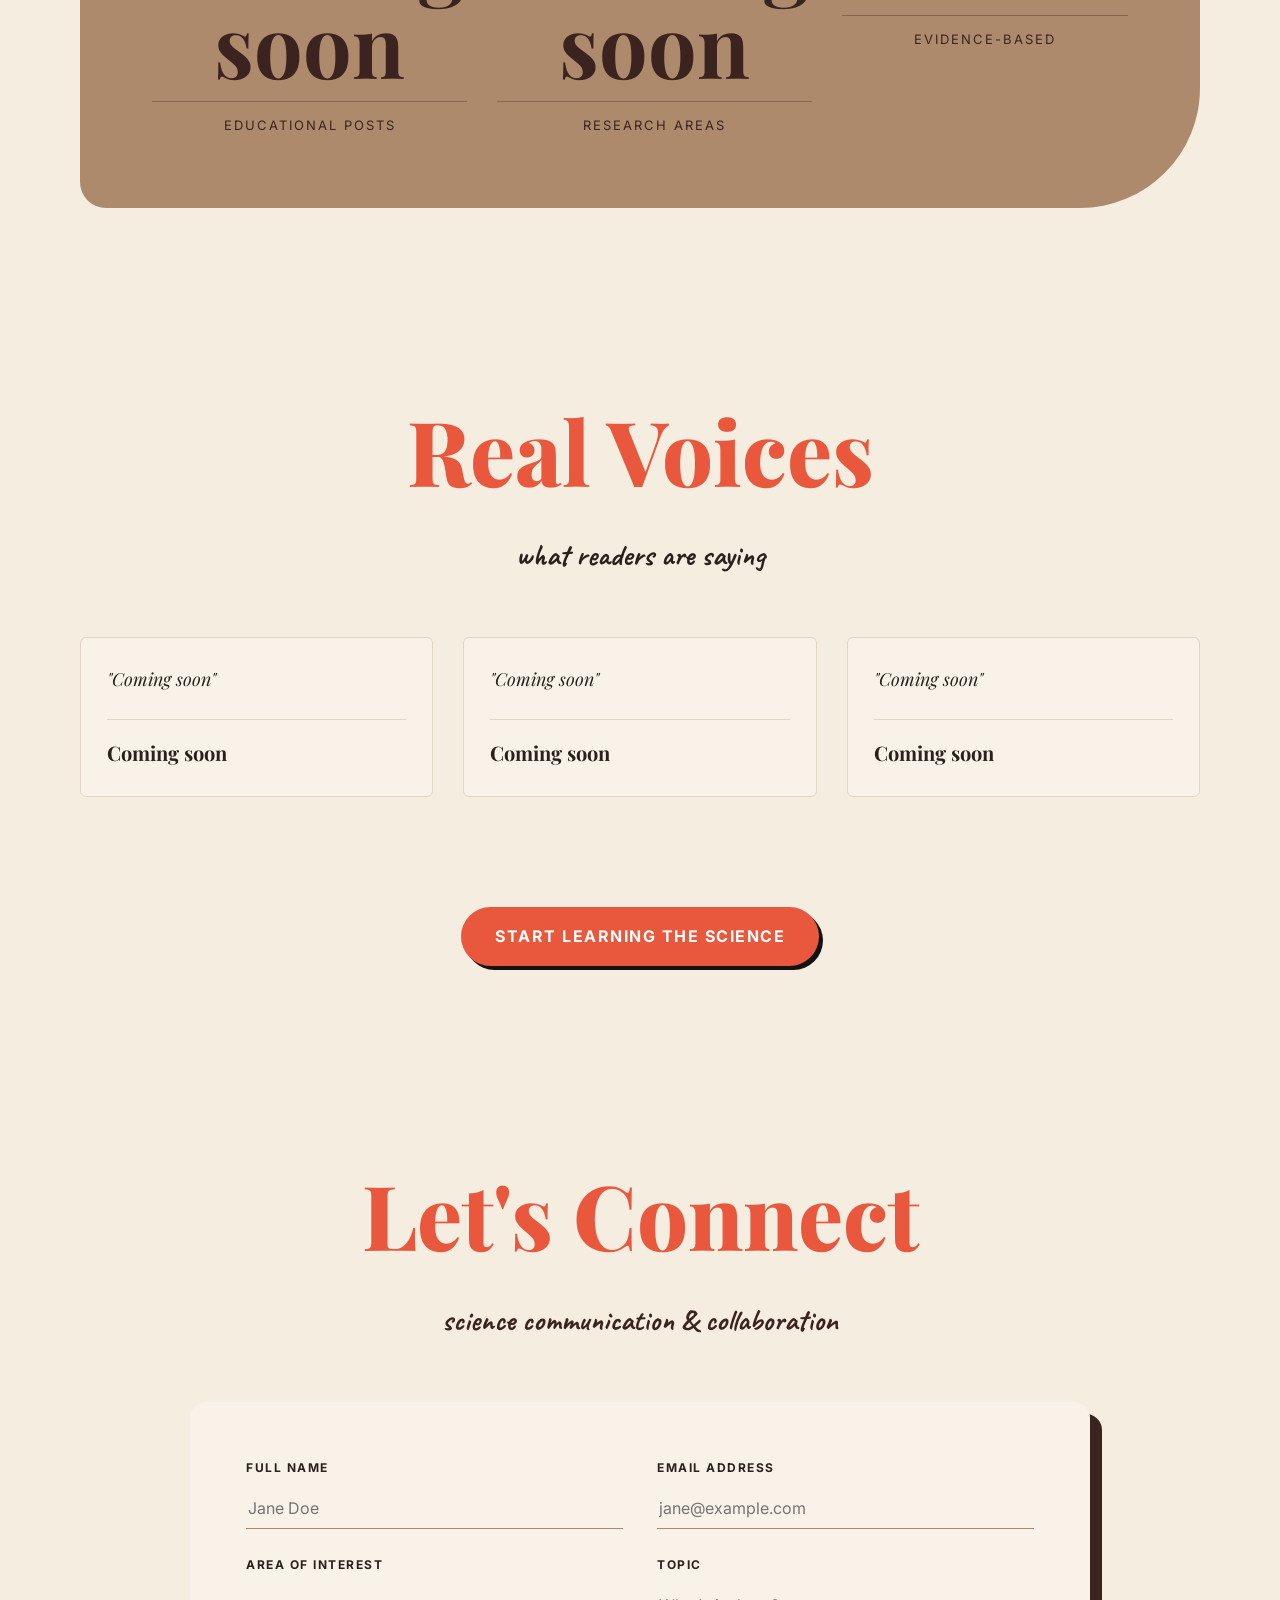
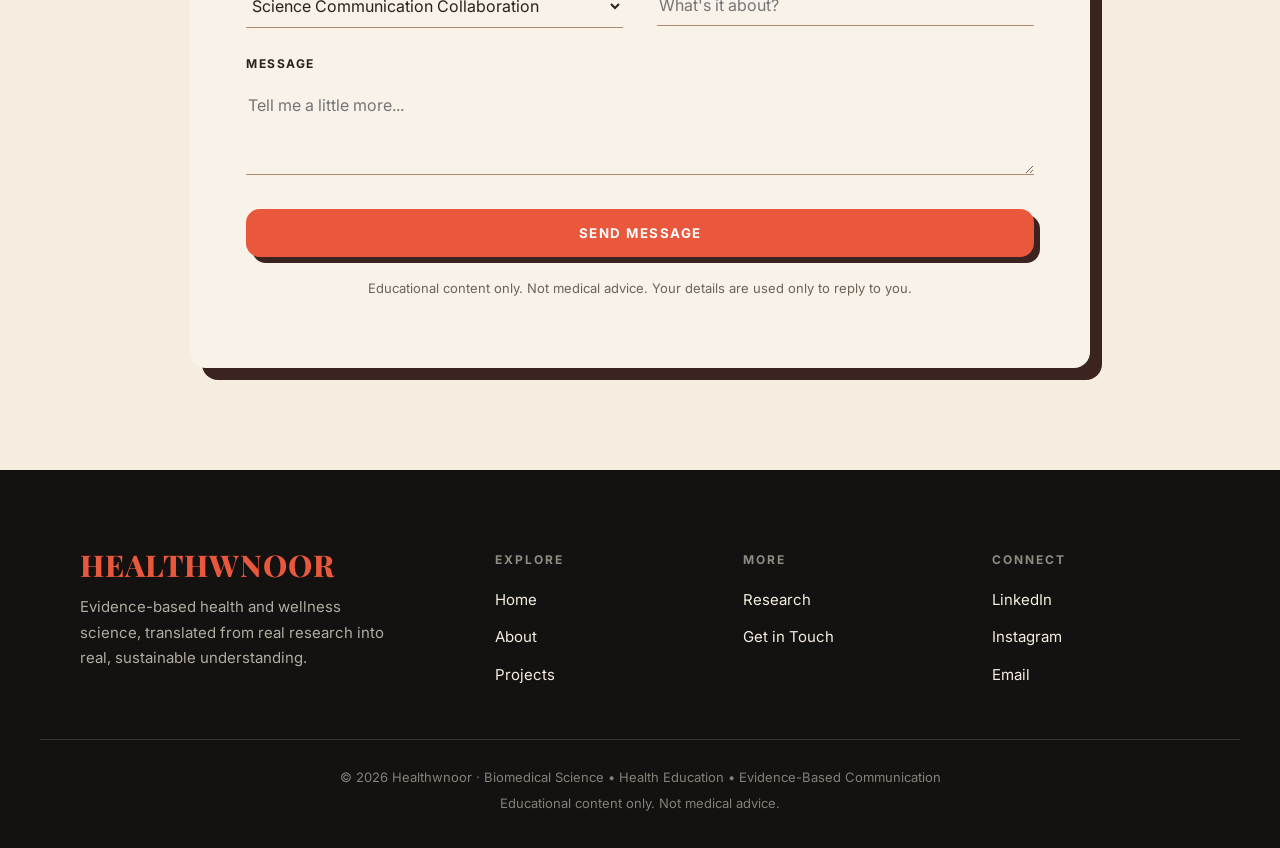
==== commit 5f205122: "Update index.html" ====
--- a/index.html
+++ b/index.html
@@ -181,7 +181,7 @@
 
 <!-- ============ CTA BUTTON ============ -->
 <div class="cta-row">
-  <a class="button" href="#connect">Start Learning the Science</a>
+  <a class="button" href=https://www.instagram.com/healthwnoor>Start Learning the Science</a>
 </div>
 
 <!-- ============ CONNECT / CONTACT FORM ============ -->
@@ -251,7 +251,7 @@
     <div>
       <h4>More</h4>
       <a href="blog.html">Research</a>
-      <a href="resume.html">Resume</a>
+      
       <a href="#connect">Get in Touch</a>
     </div>
     <div>
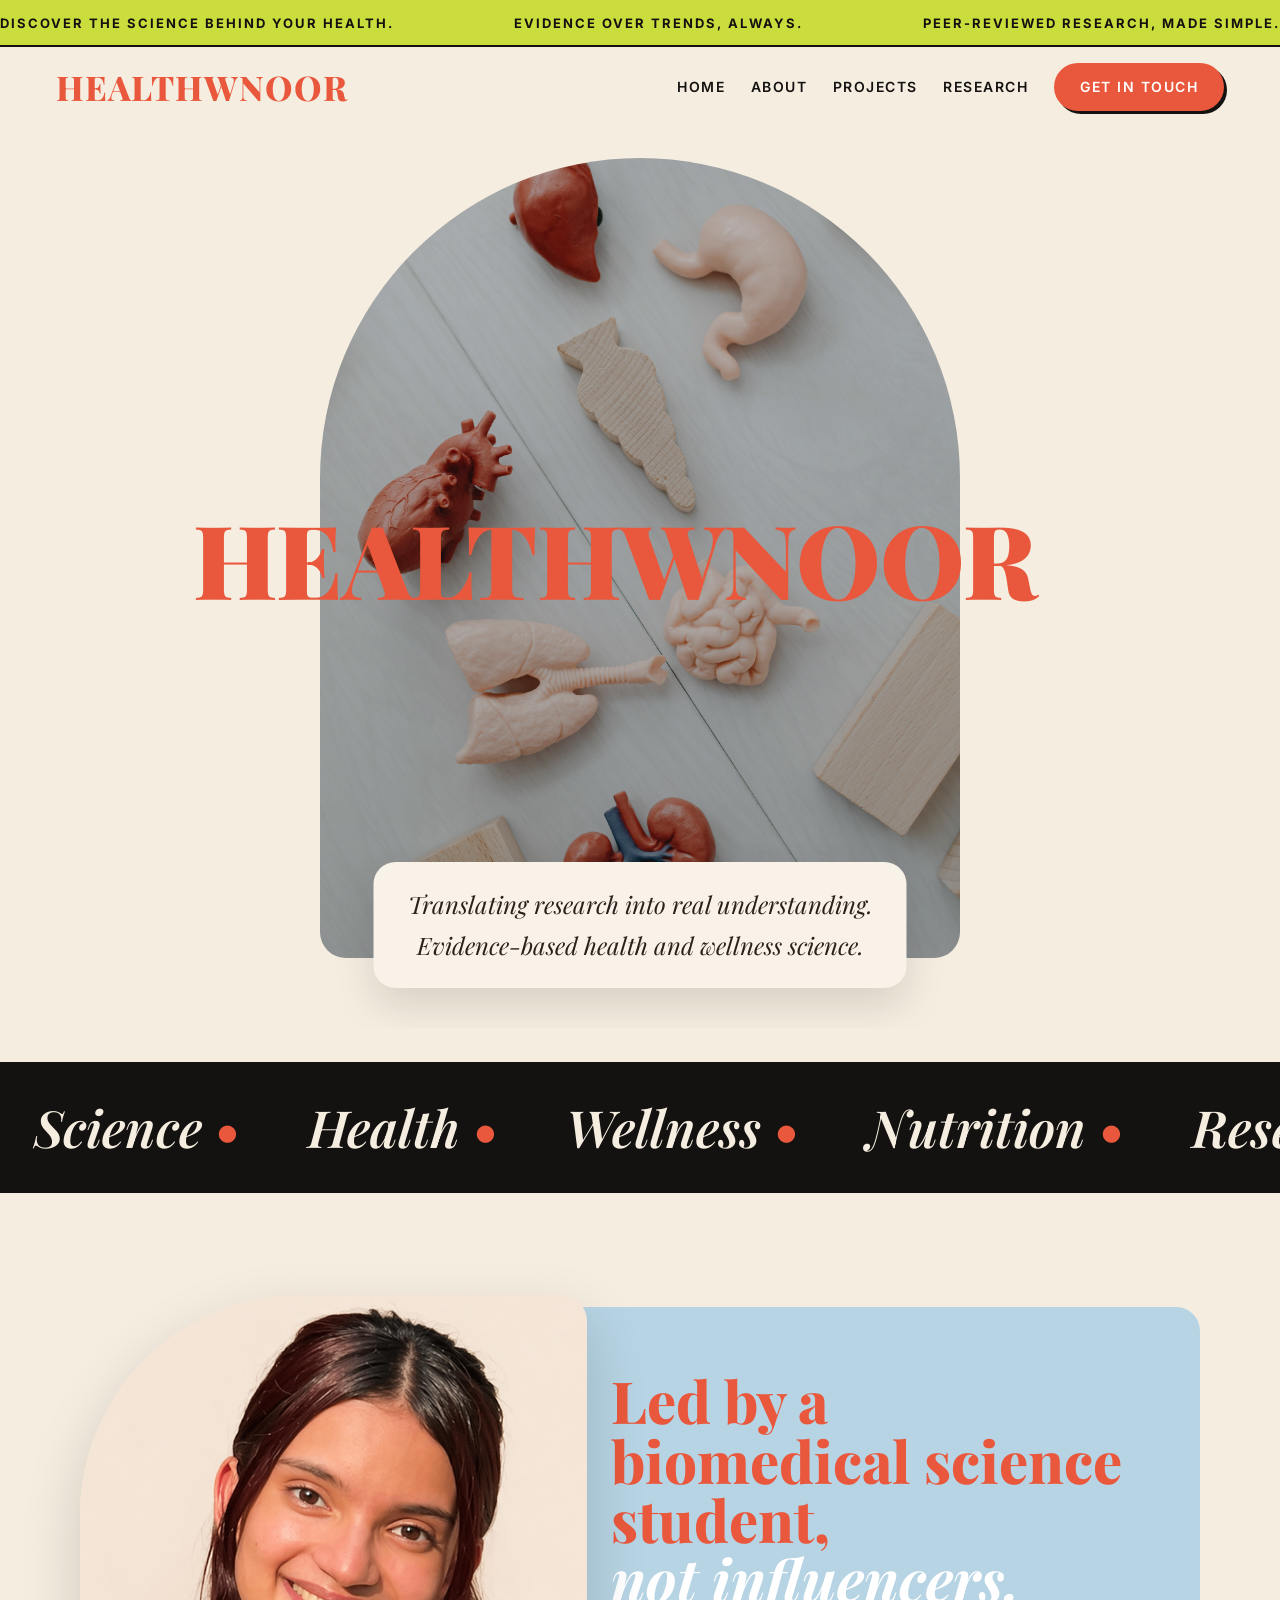
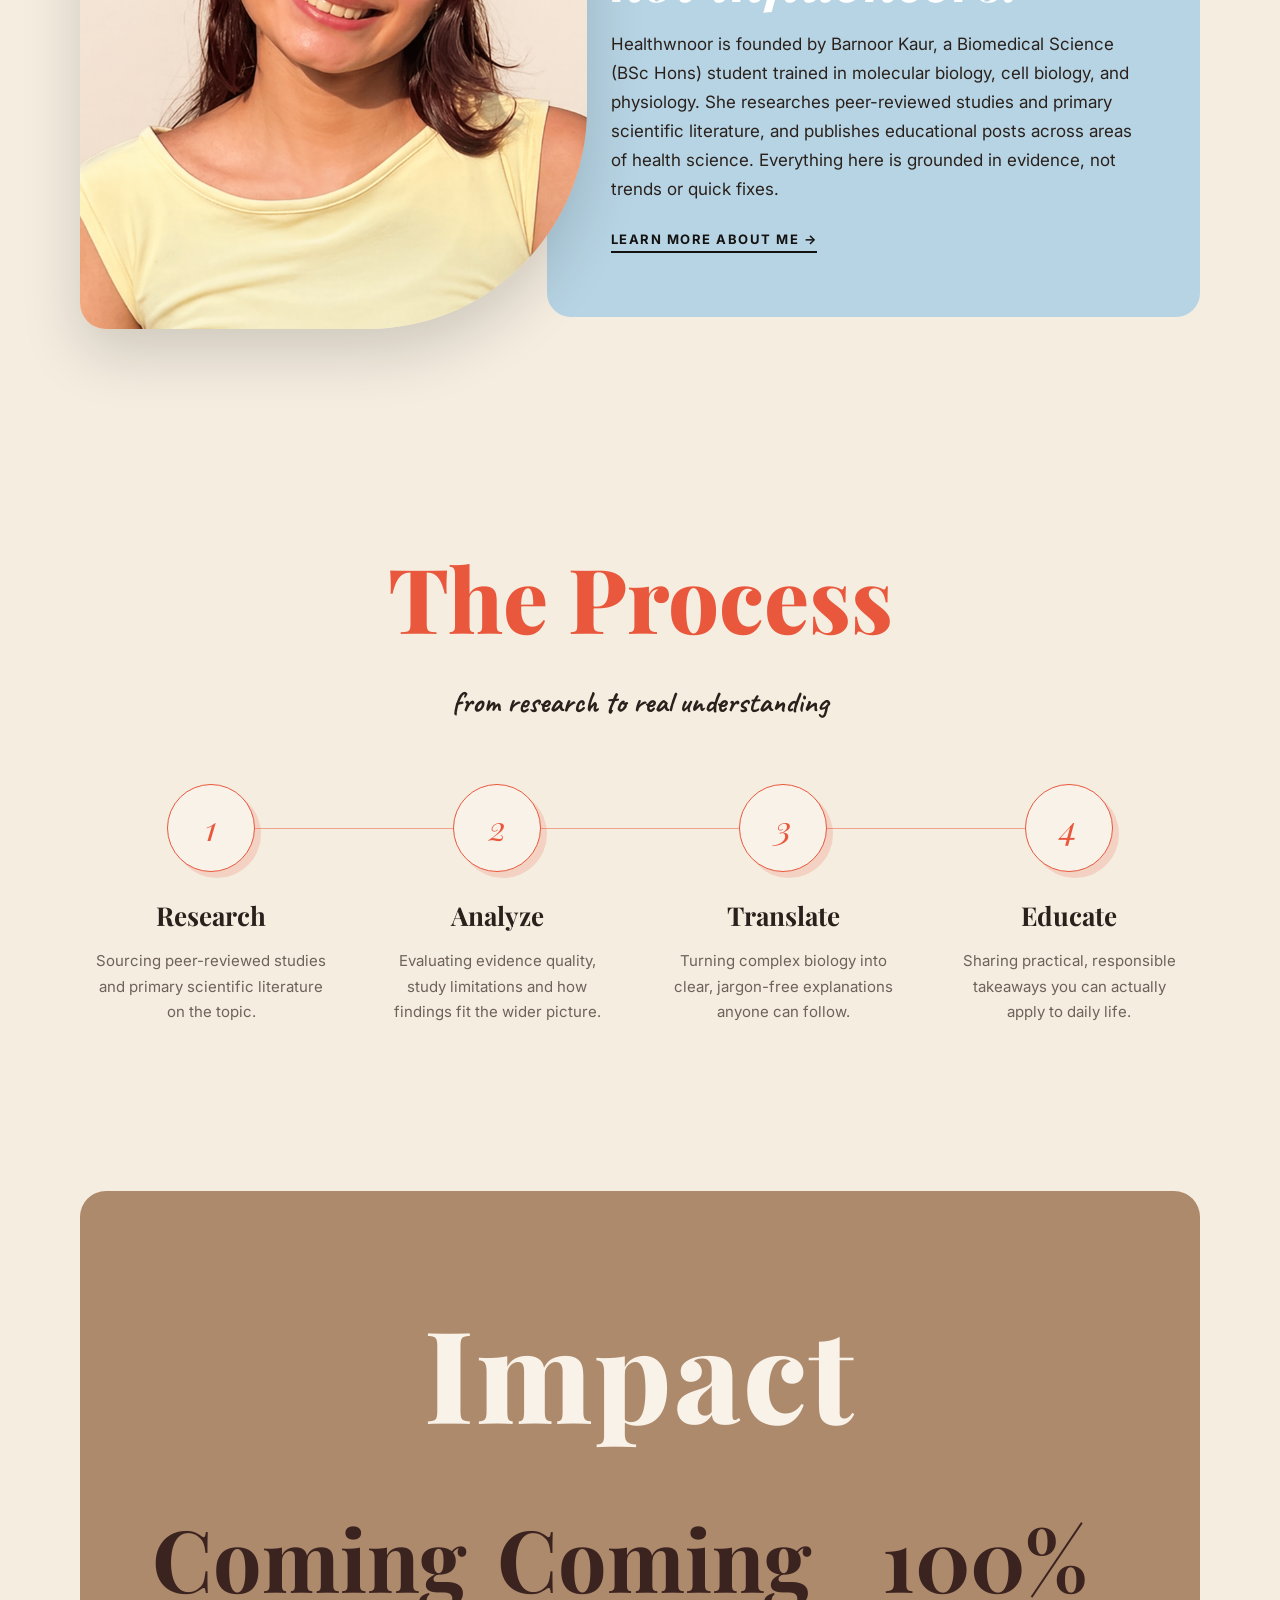
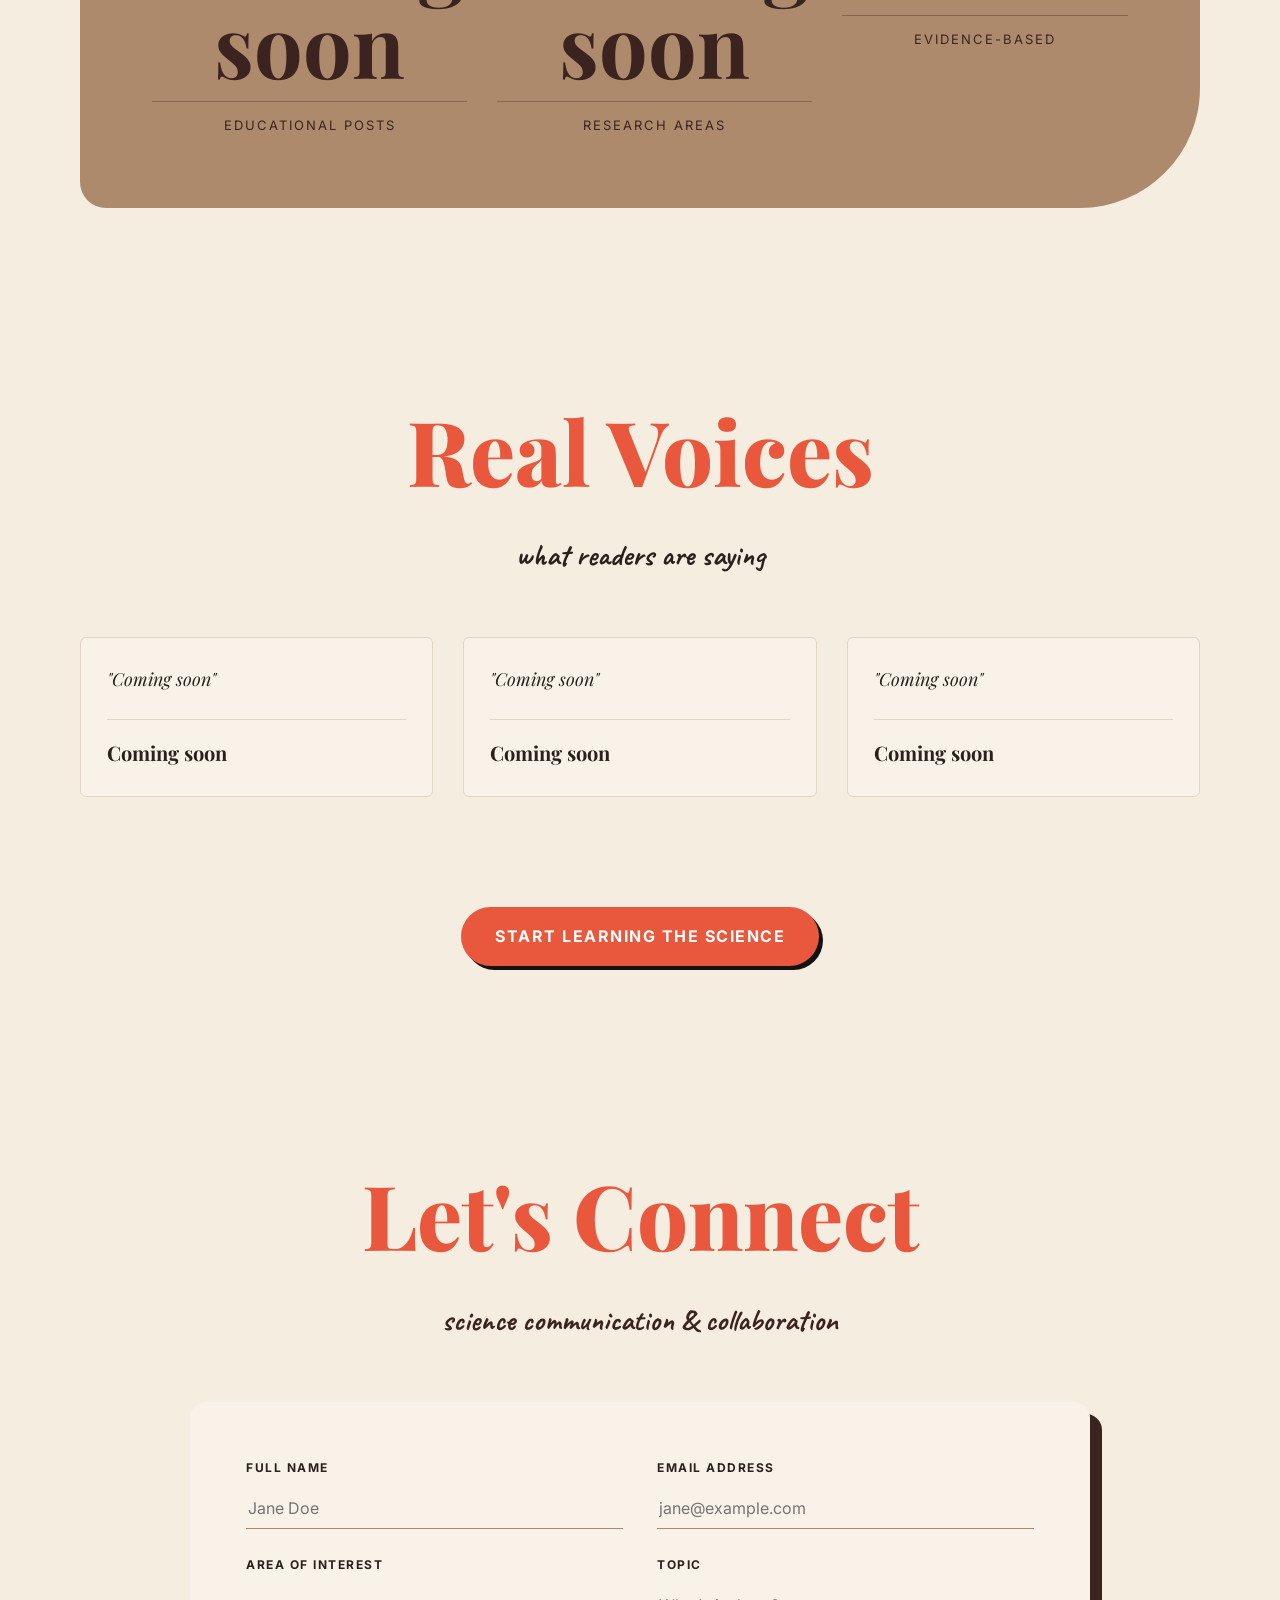
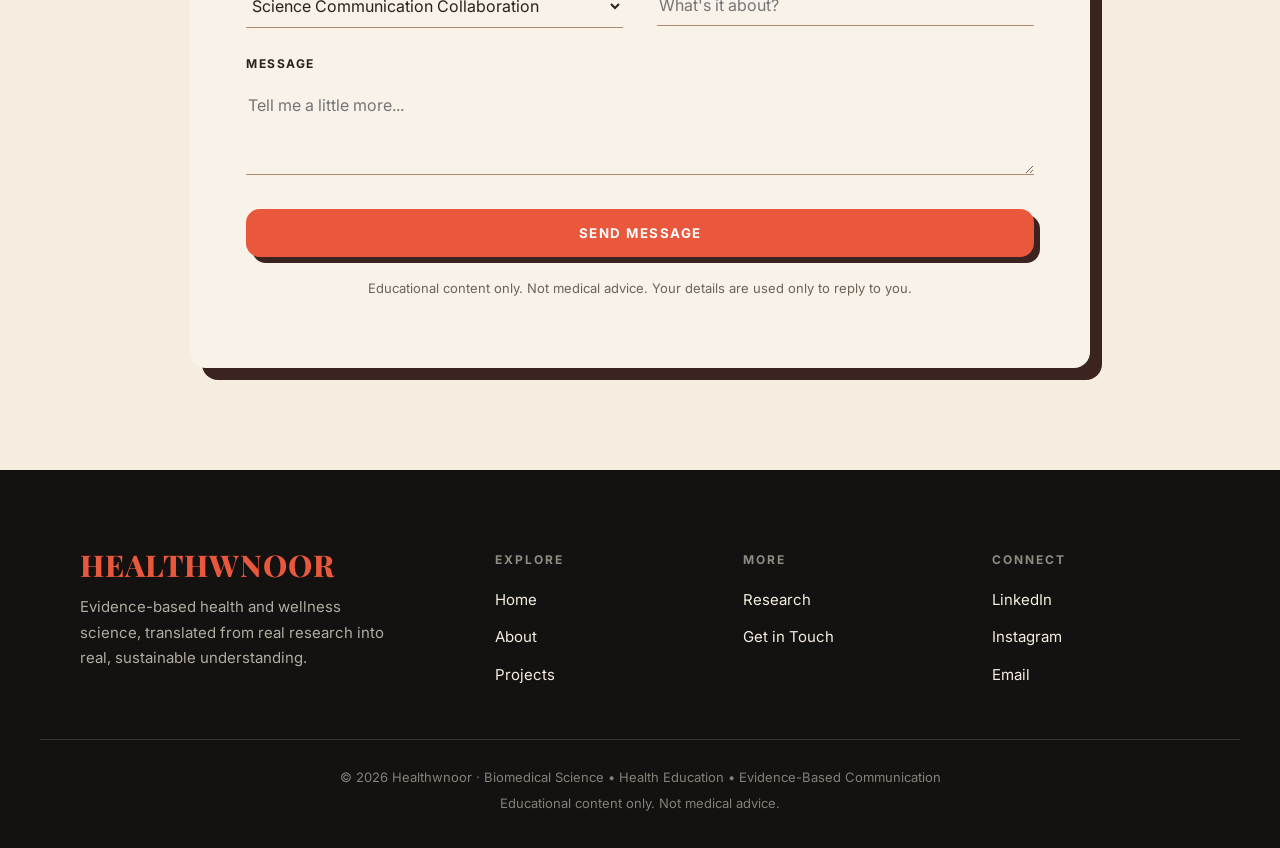
==== commit 5ef7ee95: "Update index.html" ====
--- a/index.html
+++ b/index.html
@@ -39,7 +39,7 @@
     <a href="about.html">About</a>
     <a href="projects.html">Projects</a>
     <a href="blog.html">Research</a>
-    <a href="resume.html">Resume</a>
+    
     <a class="nav-cta" href="#connect">Get in Touch</a>
   </nav>
 </header>
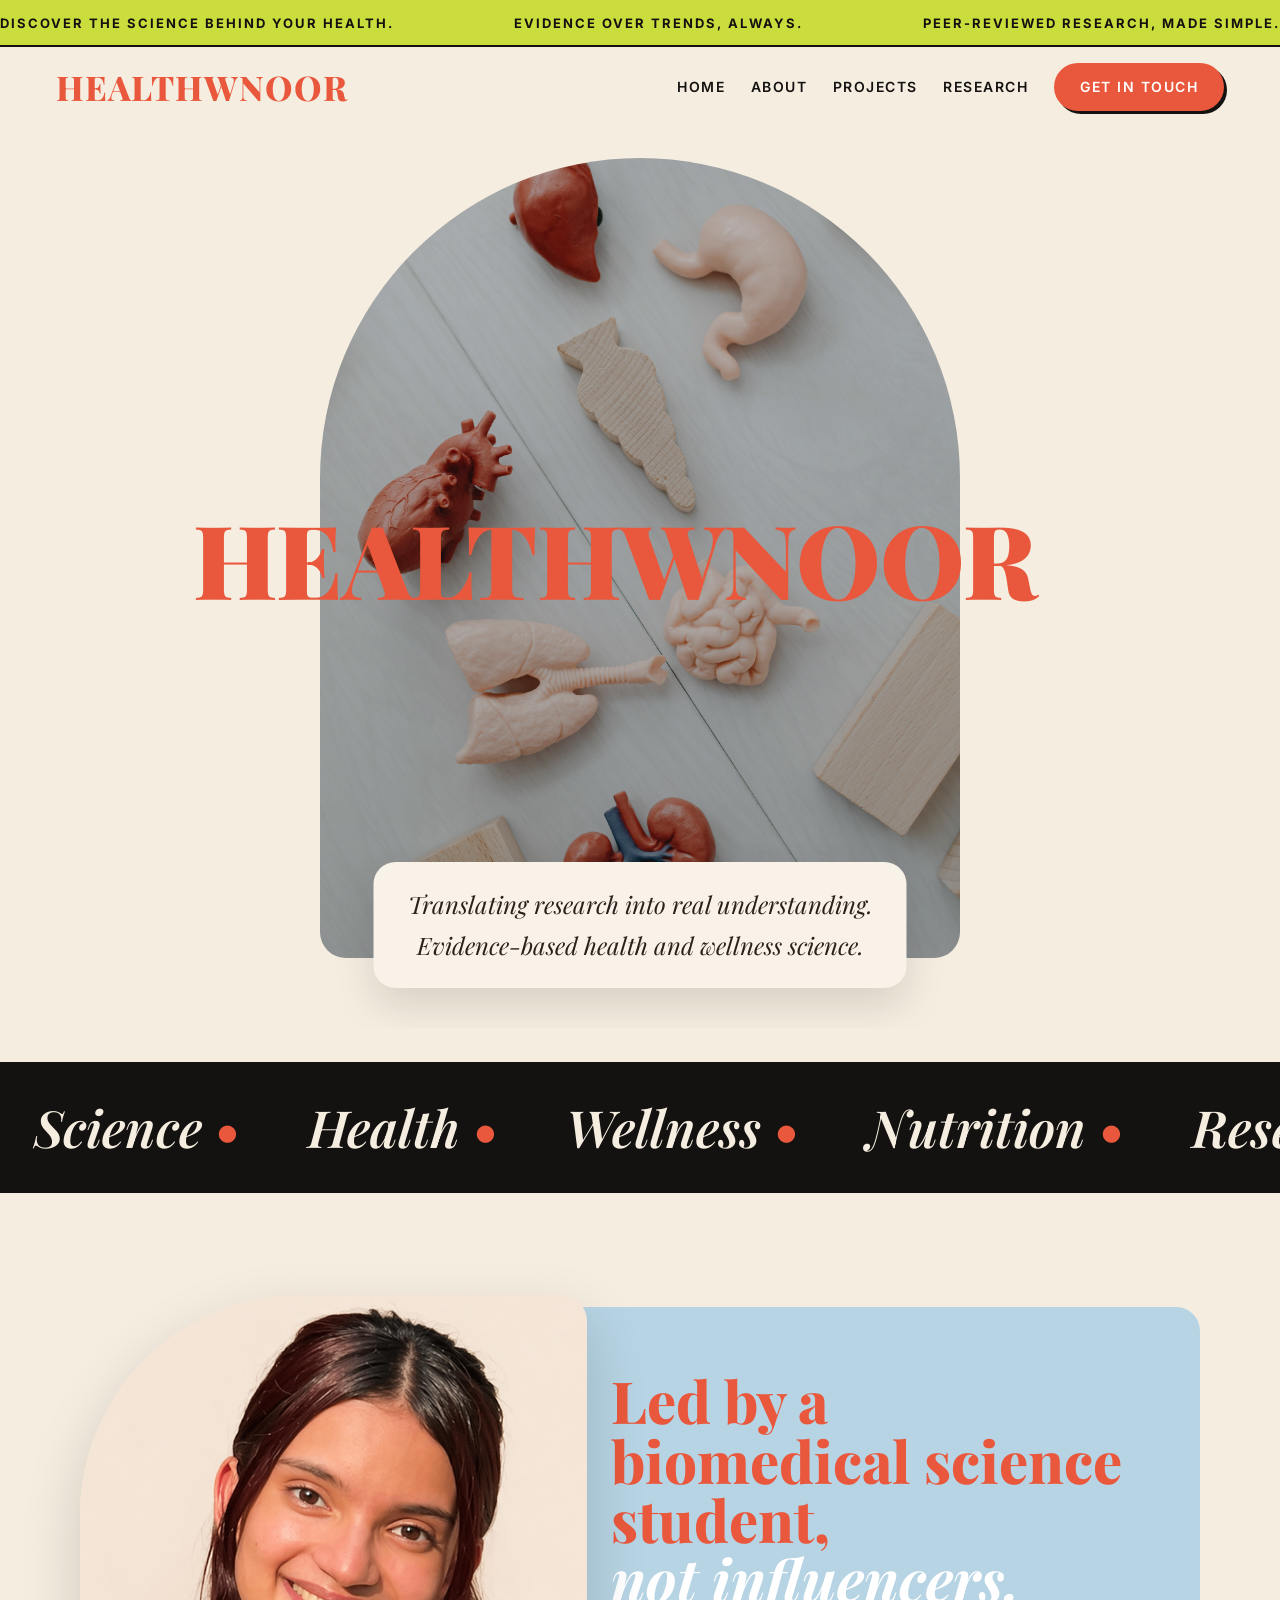
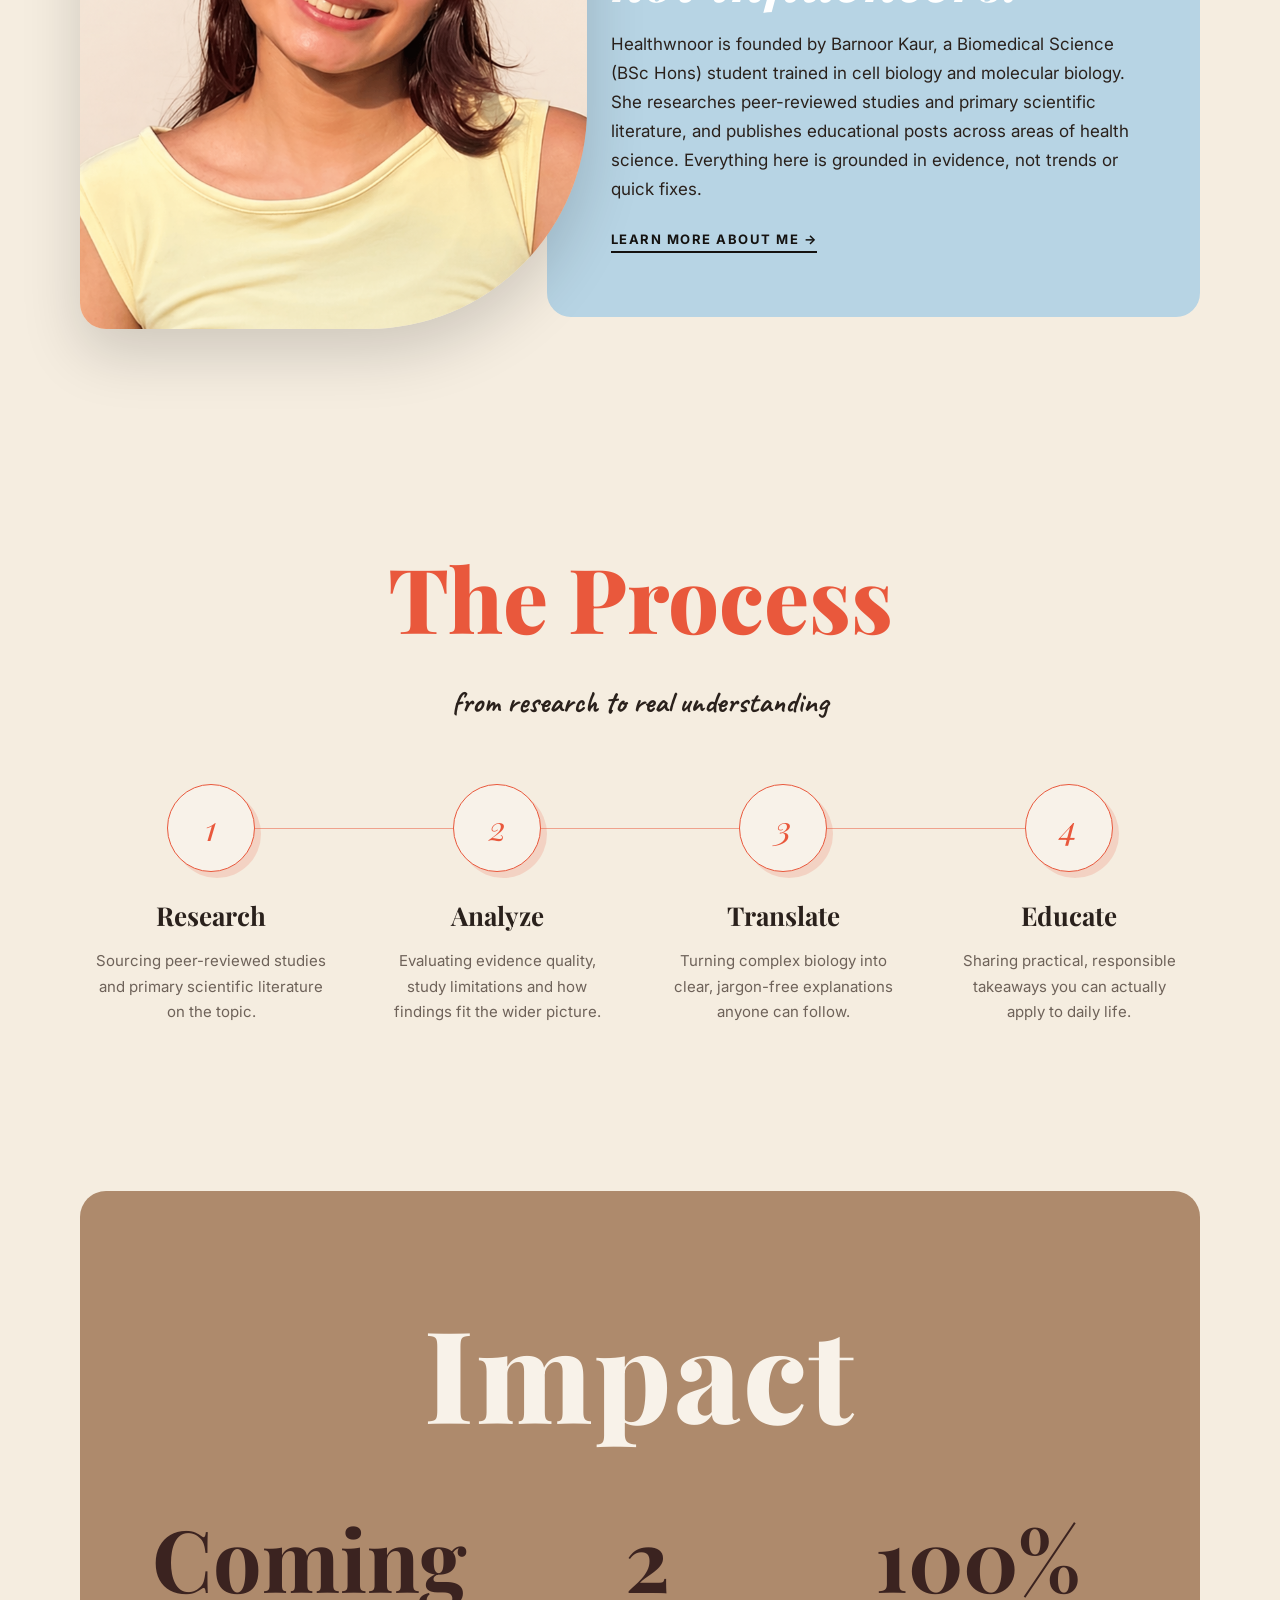
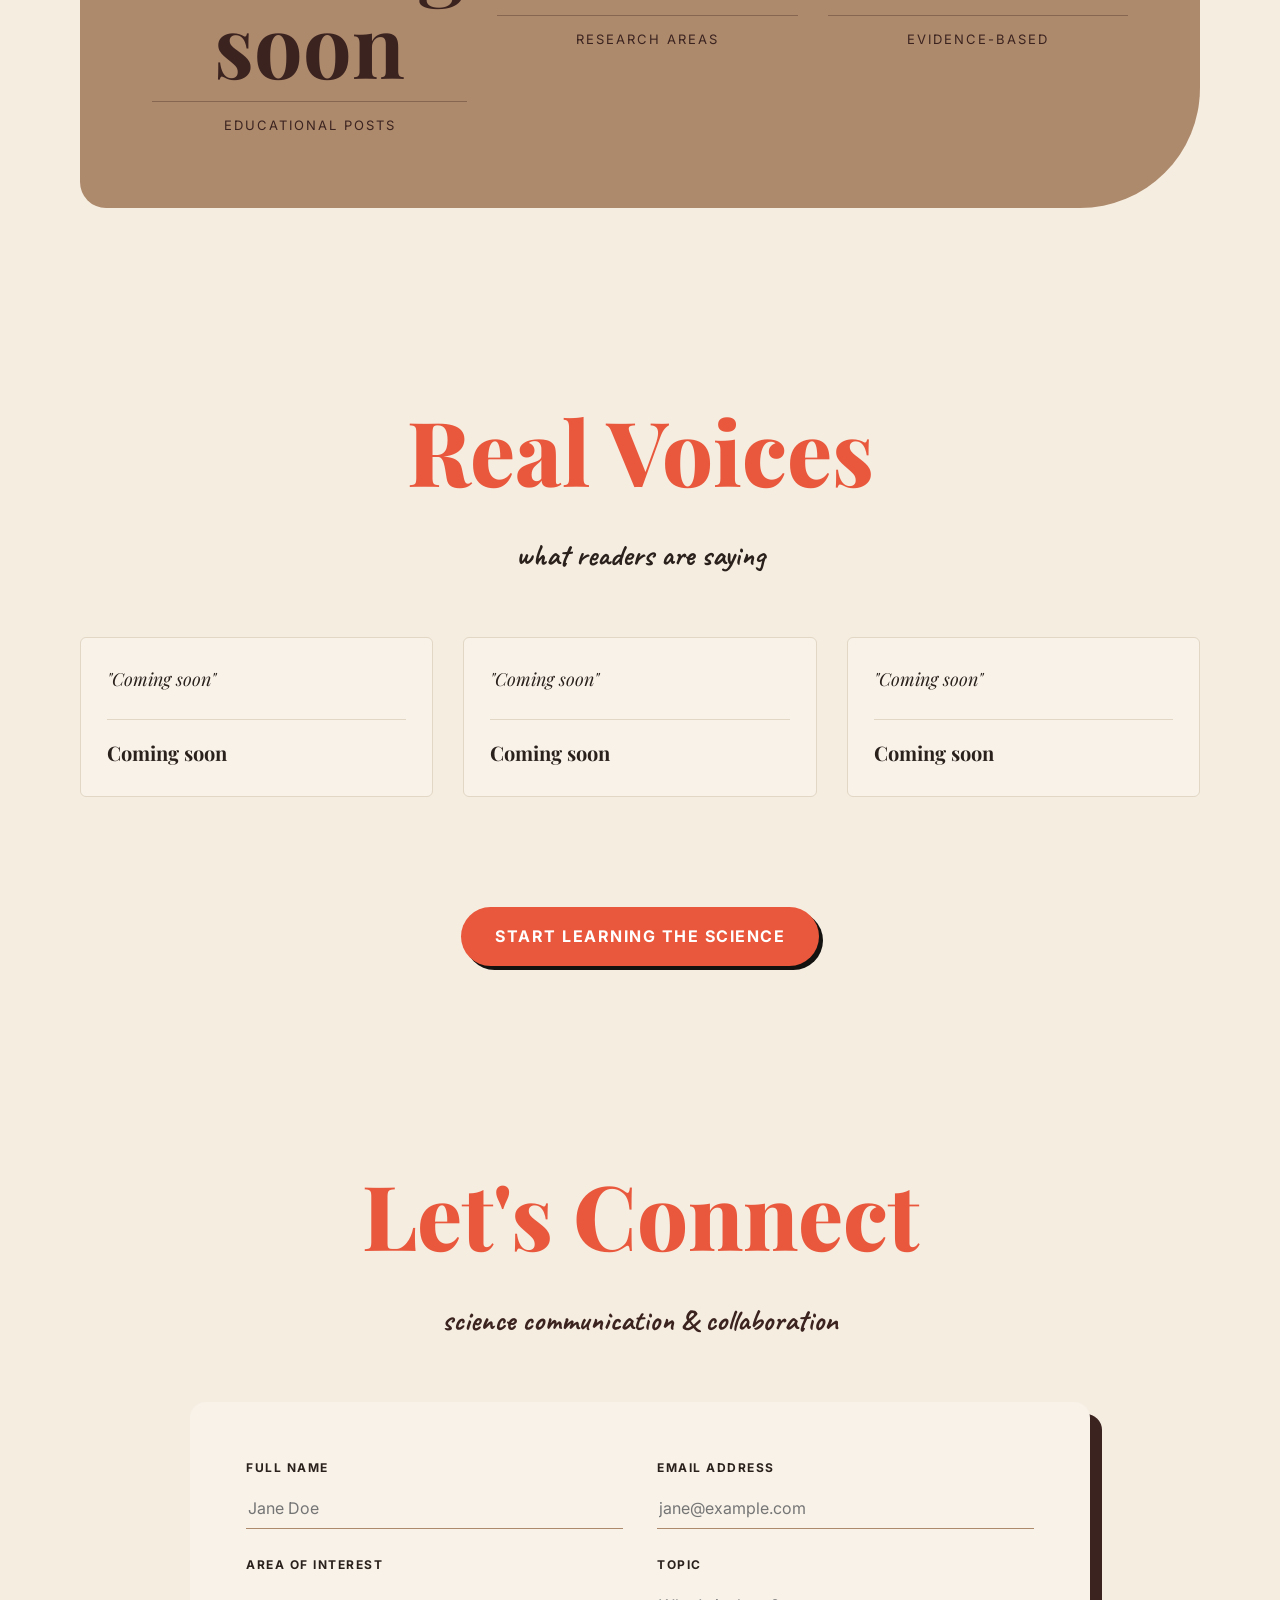
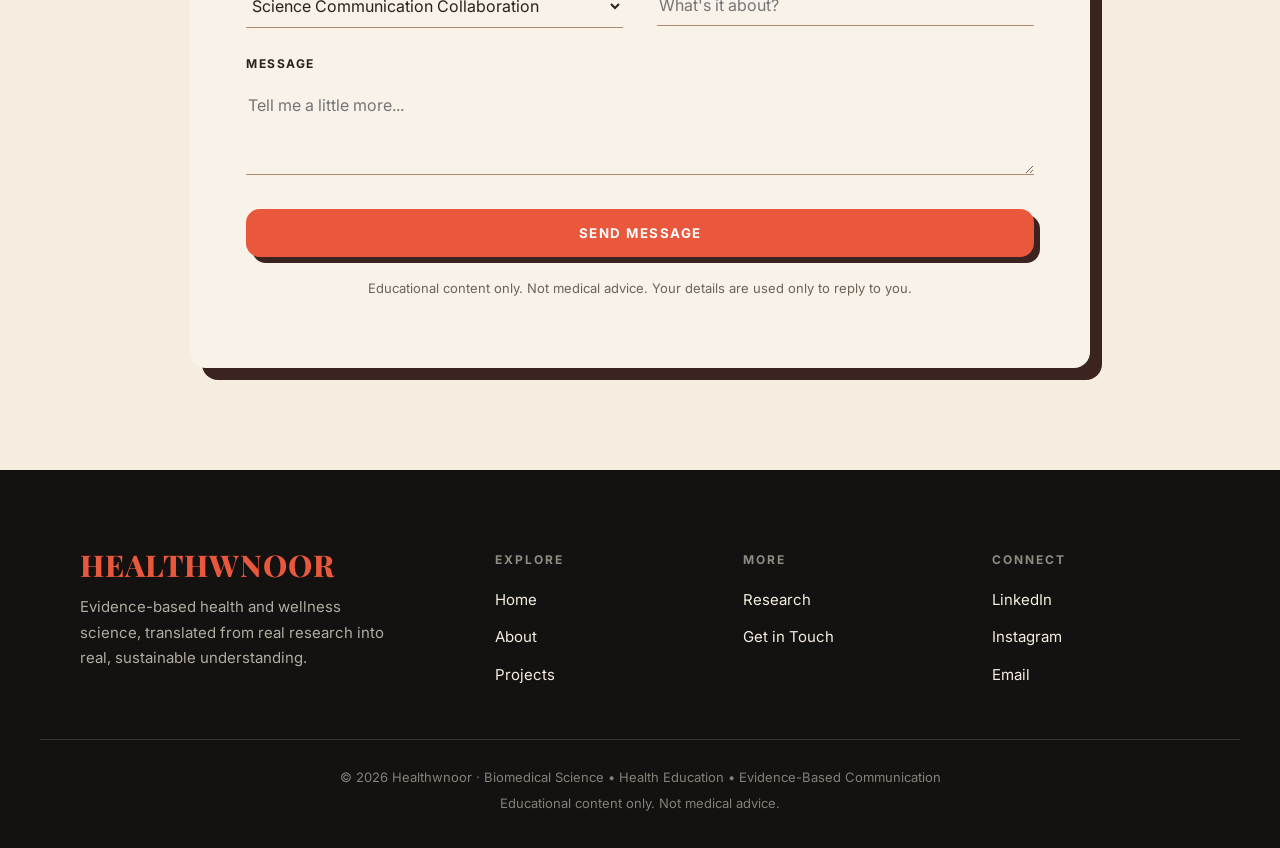
==== commit 175acf0b: "Update index.html" ====
--- a/index.html
+++ b/index.html
@@ -75,7 +75,7 @@
       <h2>Led by a biomedical science student,<em>not influencers.</em></h2>
       <p>
         Healthwnoor is founded by Barnoor Kaur, a Biomedical Science (BSc Hons) student
-        trained in molecular biology, cell biology, and physiology. She researches peer-reviewed studies and primary scientific literature, and publishes
+        trained in cell biology and molecular biology. She researches peer-reviewed studies and primary scientific literature, and publishes
         educational posts across areas of health science. Everything here is grounded
         in evidence, not trends or quick fixes.
       </p>
@@ -127,7 +127,7 @@
           <div class="label">Educational Posts</div>
         </div>
         <div>
-          <div class="num">Coming soon</div>
+          <div class="num">2</div>
           <div class="label">Research Areas</div>
         </div>
         <div>
--- a/style.css
+++ b/style.css
@@ -566,13 +566,49 @@
   .form-grid{ grid-template-columns:1fr; }
   .footer-grid{ grid-template-columns:1fr 1fr; }
 }
+/* ---------------- Phones ---------------- */
 @media(max-width:640px){
-  header{ justify-content:center; text-align:center; }
+
+  /* Header: 3 stacked rows eat ~40% of a phone screen. It cannot stay
+     sticky at that height. Static + tighter until a hamburger exists. */
+  header{ position:static; justify-content:center; text-align:center; padding:12px 16px 16px; gap:8px; }
   .brand{ text-align:center; }
-  nav{ justify-content:center; gap:12px; }
-  nav a{ font-size:12px; }
+  nav{ justify-content:center; gap:8px 16px; }
+  nav a{ font-size:12px; letter-spacing:1px; }
+  nav a.nav-cta{ padding:10px 22px; }
+
+  .announcement .track{ font-size:11px; letter-spacing:1.5px; }
+
+  /* HERO — the old rules made .hero-caption a static flex-ROW sibling
+     of the arch, squeezing both side-by-side and burying the title
+     (z-index 3) under the caption card (z-index 5). Stack instead. */
+  .hero{ padding:18px 16px 54px; }
+  .hero-stage{ min-height:auto; flex-direction:column; }
+  .hero-arch{ width:min(78vw,380px); }
+
+  /* Title width: HEALTHWNOOR in Playfair Display 900 with -0.01em
+     tracking measures 8.332em. 0.94/8.332 = 0.1128, so this formula
+     spans exactly ~94% of the viewport at any phone width, no clipping. */
+  .hero-title{
+    font-size:min(calc((100vw - 32px) * 0.1128), 70px);
+    top:calc(min(78vw,380px) * 0.625);  /* = half of arch height (4:5 ratio), centres title on the arch */
+  }
+  .hero-script{ top:20%; font-size:clamp(18px,5.5vw,26px); }
+
+  /* Caption: back in flow, pulled up to overlap the arch bottom edge —
+     same relationship as the desktop composition. */
+  .hero-caption{
+    position:relative; bottom:auto; left:auto; transform:none;
+    margin:-34px auto 0;
+    padding:18px 22px;
+    max-width:min(92vw,440px);
+  }
+  .hero-caption p{ font-size:16px; }
+
+  .band{ margin-top:26px; padding:16px 0; }
+  .band .track{ font-size:24px; }
+
   .steps{ grid-template-columns:1fr; }
   .footer-grid{ grid-template-columns:1fr; }
-  .hero-caption{ position:static; transform:none; margin:26px auto 0; }
-  .hero-stage{ min-height:auto; }
-}
+  .head{ margin-bottom:36px; }
+}
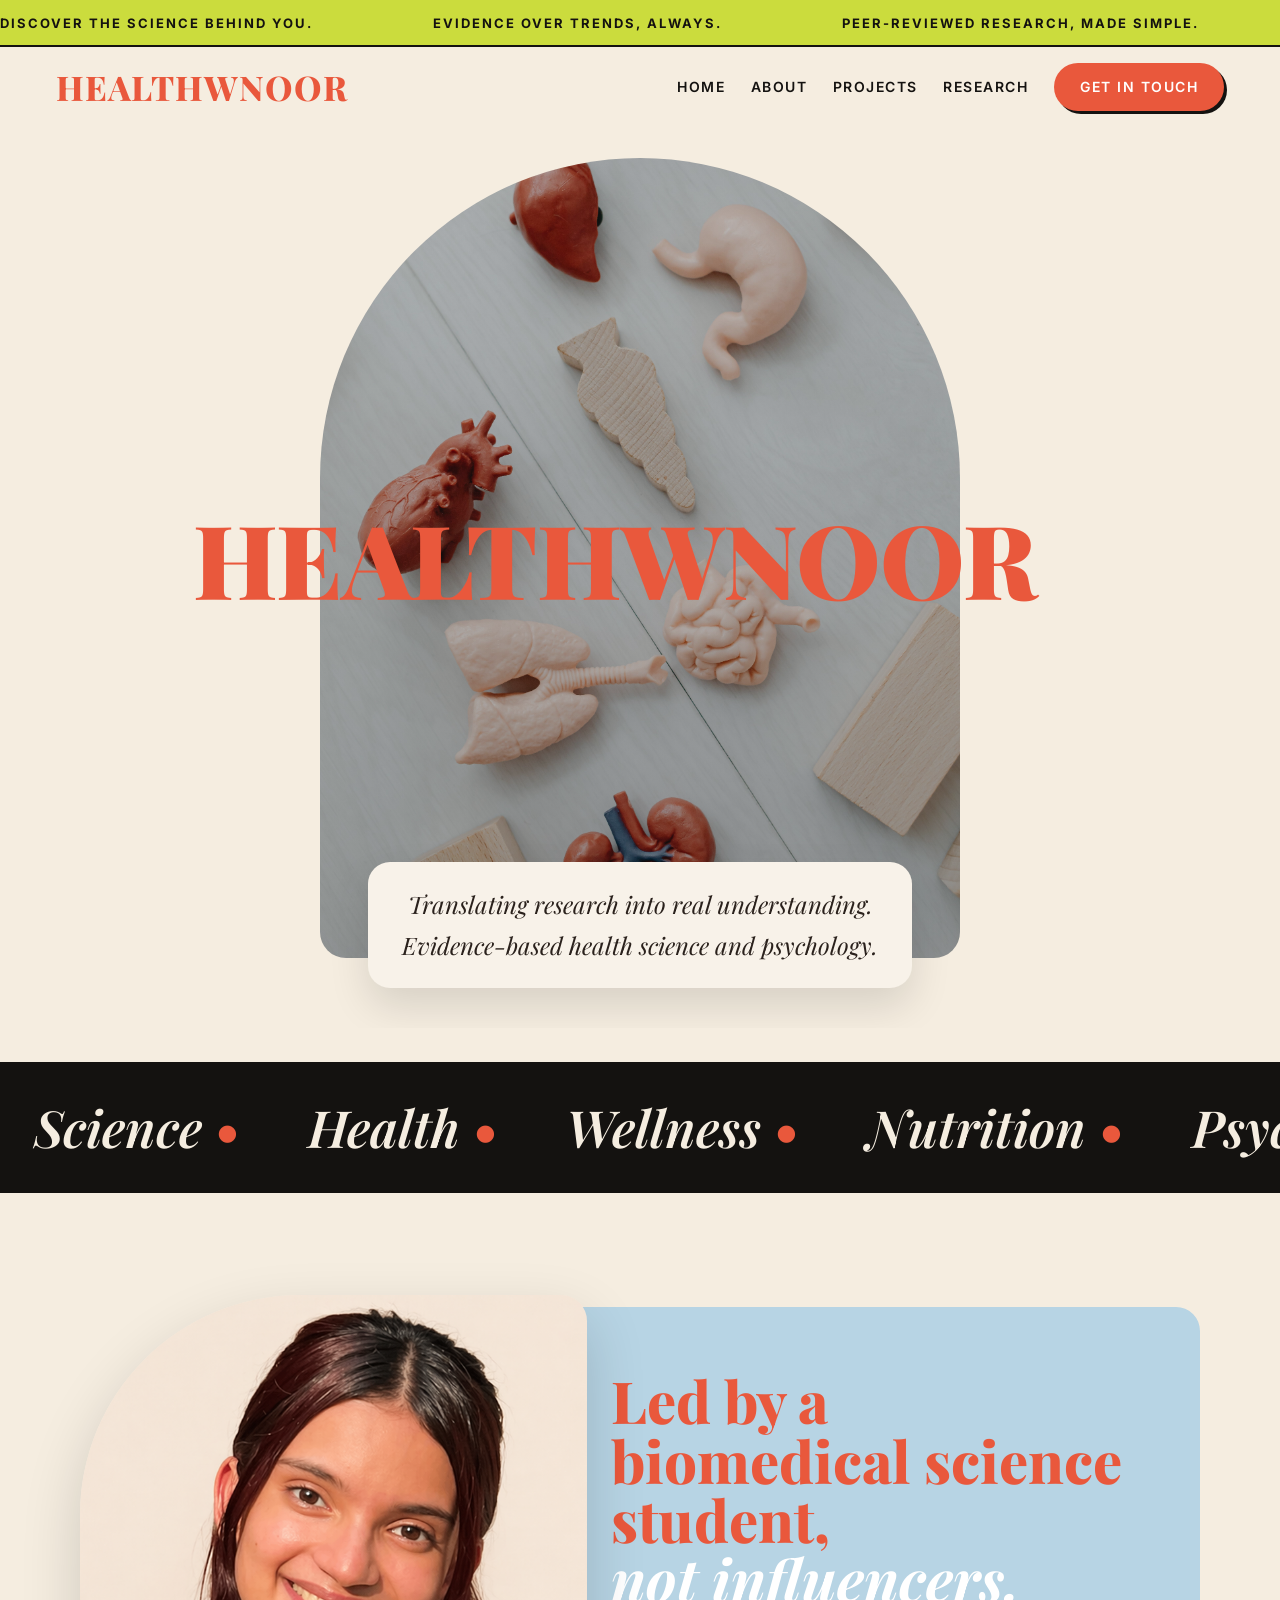
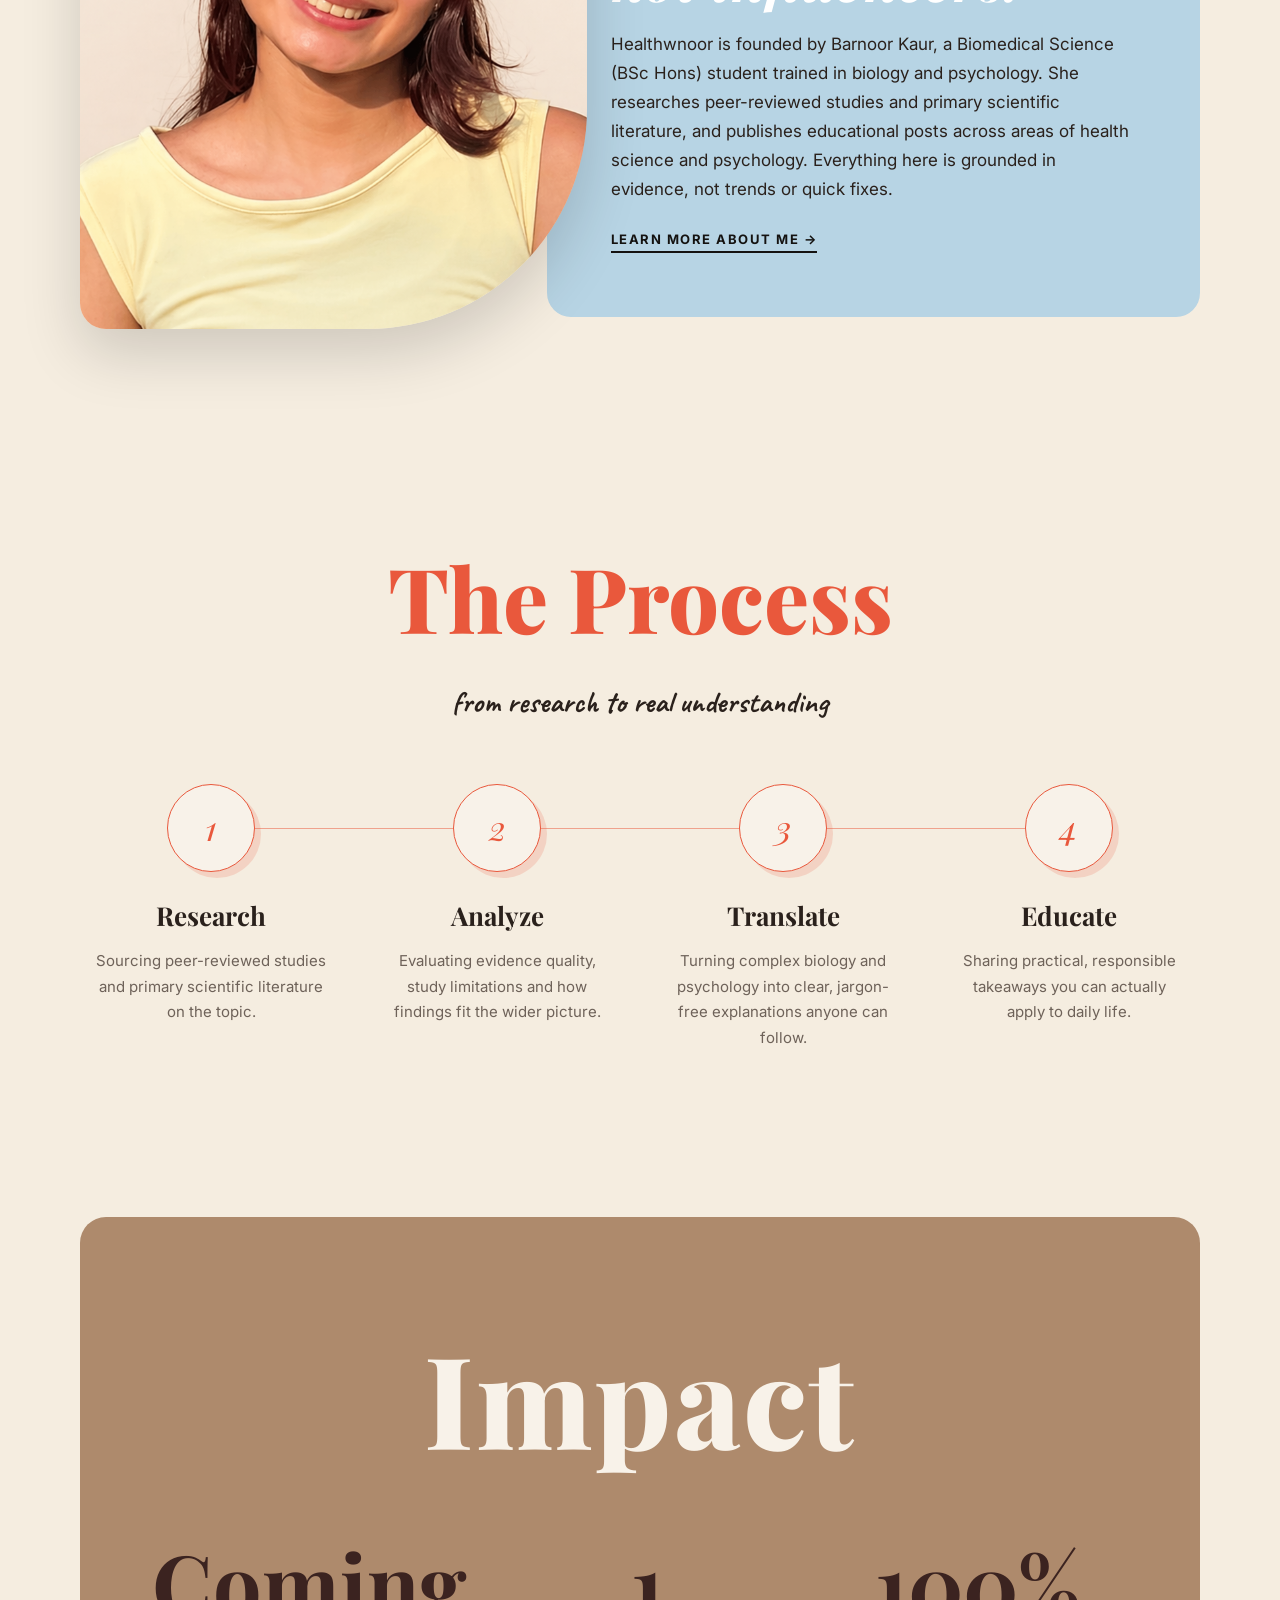
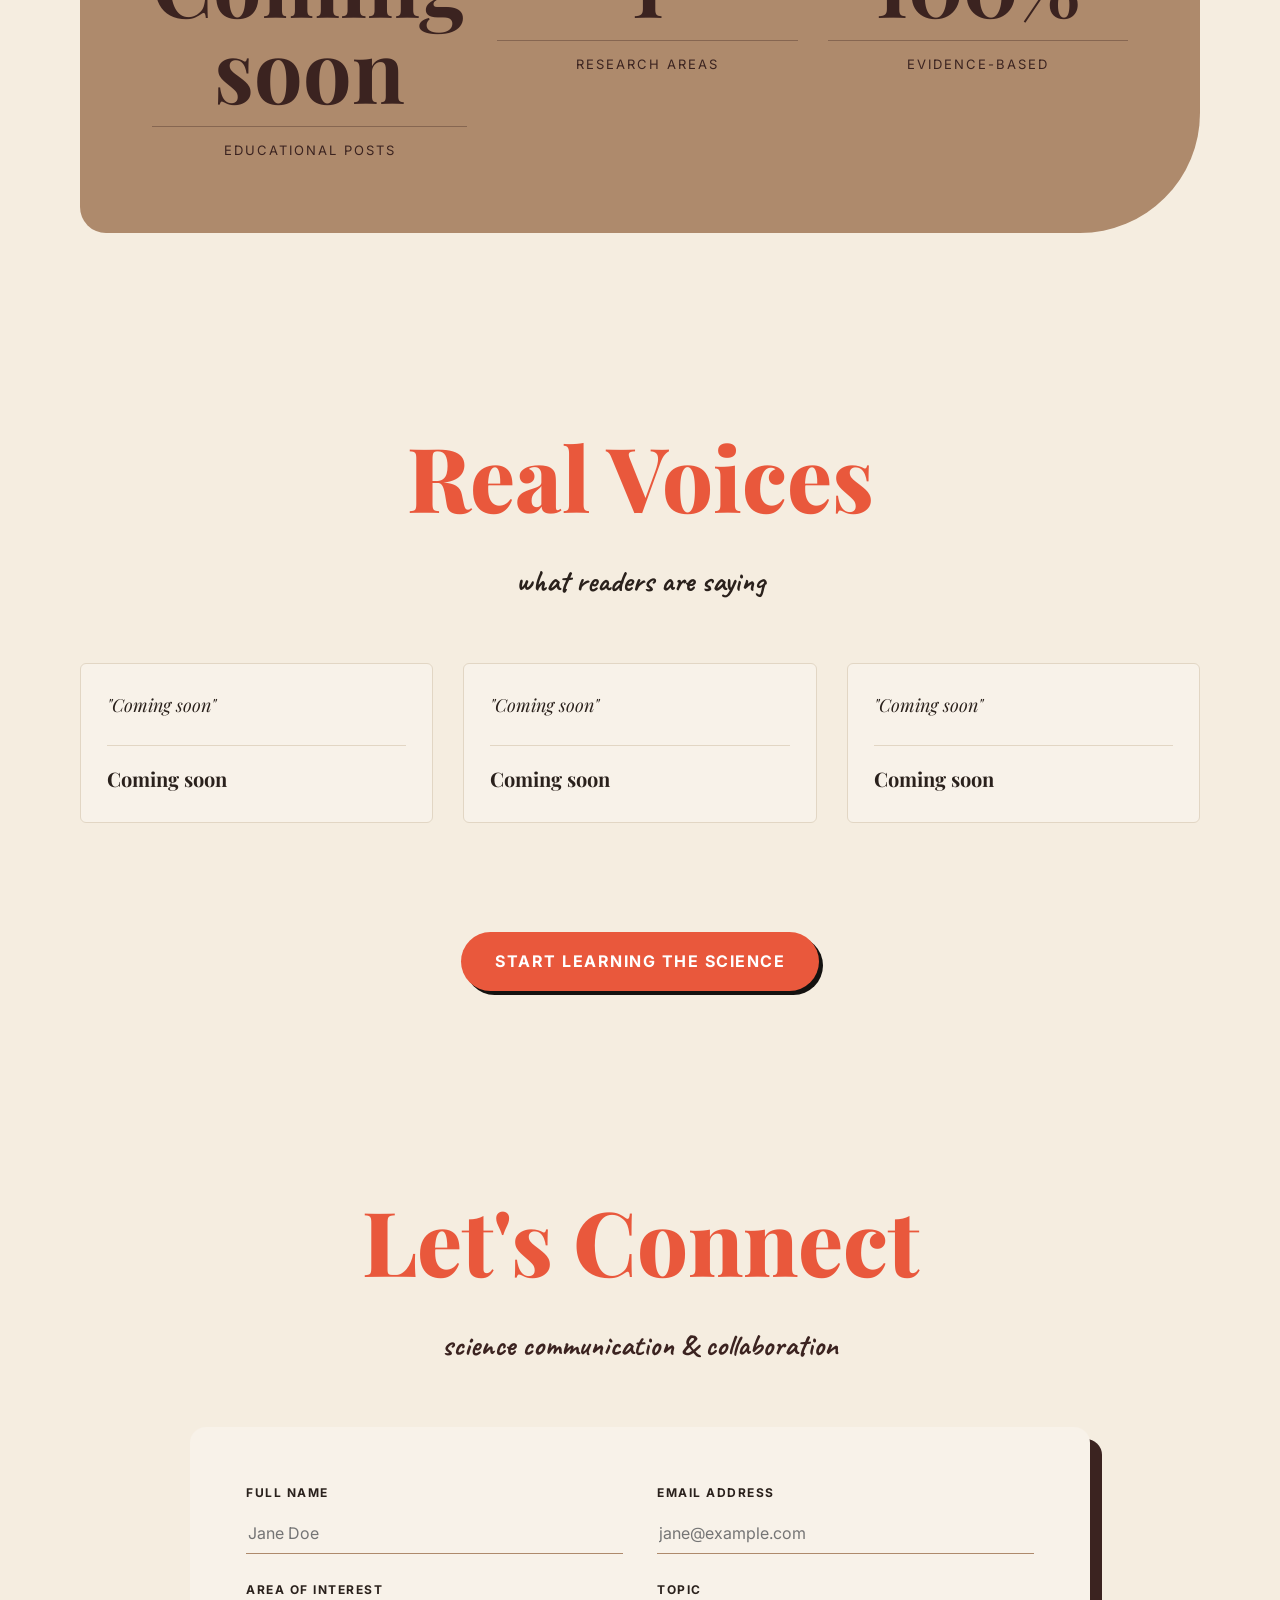
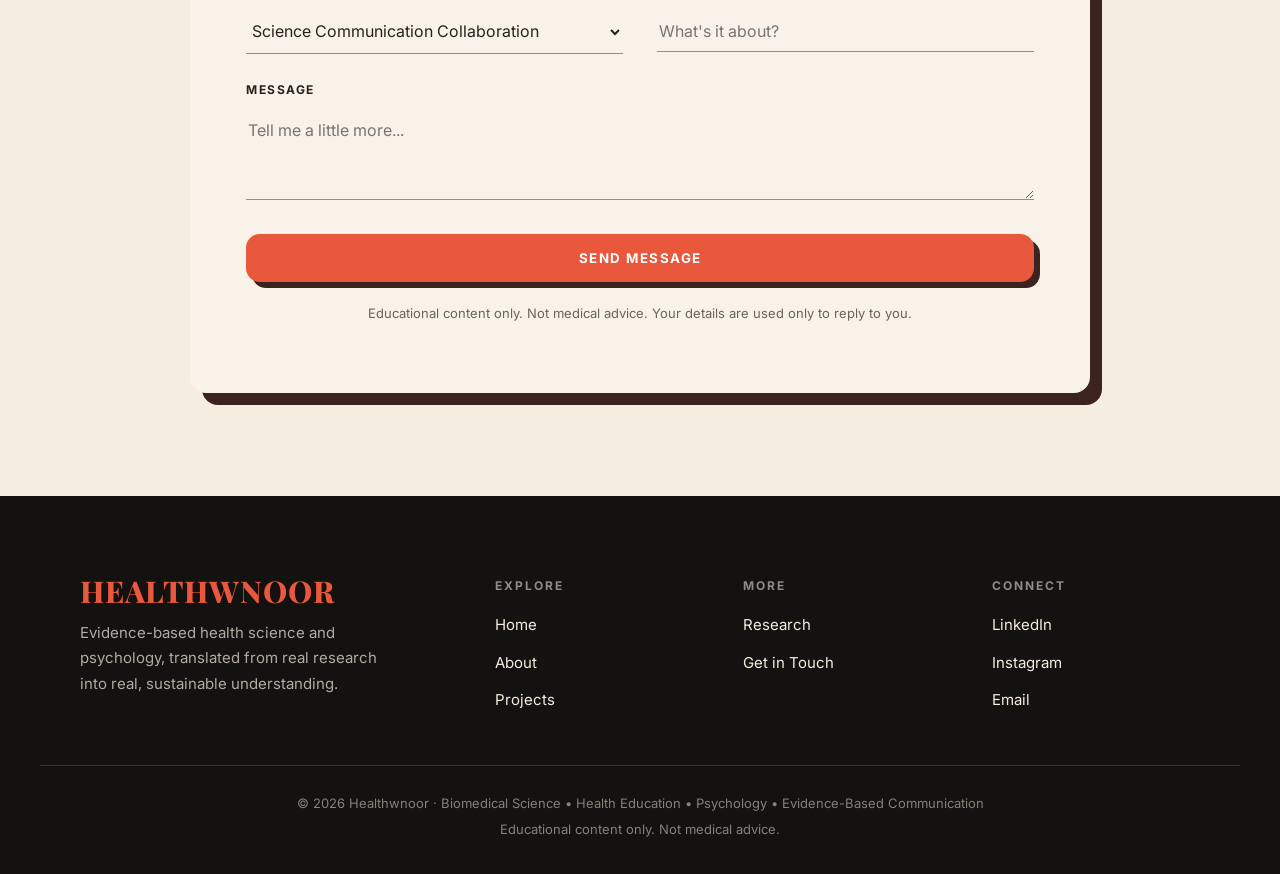
==== commit 206afa6f: "Update index.html" ====
--- a/index.html
+++ b/index.html
@@ -3,10 +3,10 @@
 <head>
 <meta charset="UTF-8">
 <meta name="viewport" content="width=device-width, initial-scale=1.0">
-<title>Healthwnoor | The Science of Your Wellness</title>
+<title>Healthwnoor | The Science of You</title>
 <link rel="stylesheet" href="style.css">
 <link rel="icon" type="image/png" href="images/favicon.png">
-<meta name="description" content="Healthwnoor by Barnoor Kaur. Evidence-based health and nutrition science, translating peer-reviewed research on metabolism, physiology and wellness into real understanding.">
+<meta name="description" content="Healthwnoor by Barnoor Kaur. Evidence-based health science and psychology, translating research into real understanding.">
 <meta name="author" content="Barnoor Kaur">
 </head>
 <body>
@@ -14,17 +14,17 @@
 <!-- ============ ANNOUNCEMENT MARQUEE ============ -->
 <div class="announcement">
   <div class="track">
-    <span>Discover the science behind your health.</span>
+    <span>Discover the science behind you.</span>
     <span>Evidence over trends, always.</span>
     <span>Peer-reviewed research, made simple.</span>
     <span>Nutrition and metabolism, decoded.</span>
-    <span>Your body, explained by biology.</span>
+    <span>Your body, explained by biology and psychology.</span>
     <span>Real science, no fear mongering.</span>
-    <span>Discover the science behind your health.</span>
+    <span>Discover the science behind you.</span>
     <span>Evidence over trends, always.</span>
     <span>Peer-reviewed research, made simple.</span>
     <span>Nutrition and metabolism, decoded.</span>
-    <span>Your body, explained by biology.</span>
+    <span>Your body, explained by biology and psychology.</span>
     <span>Real science, no fear mongering.</span>
   </div>
 </div>
@@ -51,7 +51,7 @@
   
     <h2 class="hero-title">Healthwnoor</h2>
     <div class="hero-caption">
-      <p>Translating research into real understanding.<br>Evidence-based health and wellness science.</p>
+      <p>Translating research into real understanding.<br>Evidence-based health science and psychology.</p>
     </div>
   </div>
 </section>
@@ -59,9 +59,9 @@
 <!-- ============ MARQUEE BAND ============ -->
 <div class="band">
   <div class="track">
-    <span>Science <b>&bull;</b></span><span>Health <b>&bull;</b></span> <span>Wellness <b>&bull;</b></span><span>Nutrition <b>&bull;</b></span><span>Research <b>&bull;</b></span>
-    <span>Science <b>&bull;</b></span><span>Health <b>&bull;</b></span> <span>Wellness <b>&bull;</b></span><span>Nutrition <b>&bull;</b></span><span>Research <b>&bull;</b></span>
-    <span>Science <b>&bull;</b></span><span>Health <b>&bull;</b></span> <span>Wellness <b>&bull;</b></span><span>Nutrition <b>&bull;</b></span><span>Research <b>&bull;</b></span>
+    <span>Science <b>&bull;</b></span><span>Health <b>&bull;</b></span> <span>Wellness <b>&bull;</b></span><span>Nutrition <b>&bull;</b></span><span>Psychology <b>&bull;</b></span><span>Research <b>&bull;</b></span>
+    <span>Science <b>&bull;</b></span><span>Health <b>&bull;</b></span> <span>Wellness <b>&bull;</b></span><span>Nutrition <b>&bull;</b></span><span>Psychology <b>&bull;</b></span><span>Research <b>&bull;</b></span>
+    <span>Science <b>&bull;</b></span><span>Health <b>&bull;</b></span> <span>Wellness <b>&bull;</b></span><span>Nutrition <b>&bull;</b></span><span>Psychology <b>&bull;</b></span><span>Research <b>&bull;</b></span>
   </div>
 </div>
 
@@ -74,9 +74,8 @@
     <div class="about-card">
       <h2>Led by a biomedical science student,<em>not influencers.</em></h2>
       <p>
-        Healthwnoor is founded by Barnoor Kaur, a Biomedical Science (BSc Hons) student
-        trained in cell biology and molecular biology. She researches peer-reviewed studies and primary scientific literature, and publishes
-        educational posts across areas of health science. Everything here is grounded
+        Healthwnoor is founded by Barnoor Kaur, a Biomedical Science (BSc Hons) student trained in biology and psychology. She researches peer-reviewed studies and primary scientific literature, and publishes
+        educational posts across areas of health science and psychology. Everything here is grounded
         in evidence, not trends or quick fixes.
       </p>
       <a class="about-link" href="about.html">Learn more about me &rarr;</a>
@@ -105,7 +104,7 @@
       <div class="step">
         <div class="circle">3</div>
         <h3>Translate</h3>
-        <p>Turning complex biology into clear, jargon-free explanations anyone can follow.</p>
+        <p>Turning complex biology and psychology into clear, jargon-free explanations anyone can follow.</p>
       </div>
       <div class="step">
         <div class="circle">4</div>
@@ -127,7 +126,7 @@
           <div class="label">Educational Posts</div>
         </div>
         <div>
-          <div class="num">2</div>
+          <div class="num">1</div>
           <div class="label">Research Areas</div>
         </div>
         <div>
@@ -240,7 +239,7 @@
   <div class="footer-grid">
     <div>
       <div class="logo">Healthwnoor</div>
-      <p>Evidence-based health and wellness science, translated from real research into real, sustainable understanding.</p>
+      <p>Evidence-based health science and psychology, translated from real research into real, sustainable understanding.</p>
     </div>
     <div>
       <h4>Explore</h4>
@@ -262,7 +261,7 @@
     </div>
   </div>
   <div class="footer-bottom">
-    <p>© 2026 Healthwnoor · Biomedical Science • Health Education • Evidence-Based Communication</p>
+    <p>© 2026 Healthwnoor · Biomedical Science • Health Education • Psychology • Evidence-Based Communication</p>
     <p>Educational content only. Not medical advice.</p>
   </div>
 </footer>
